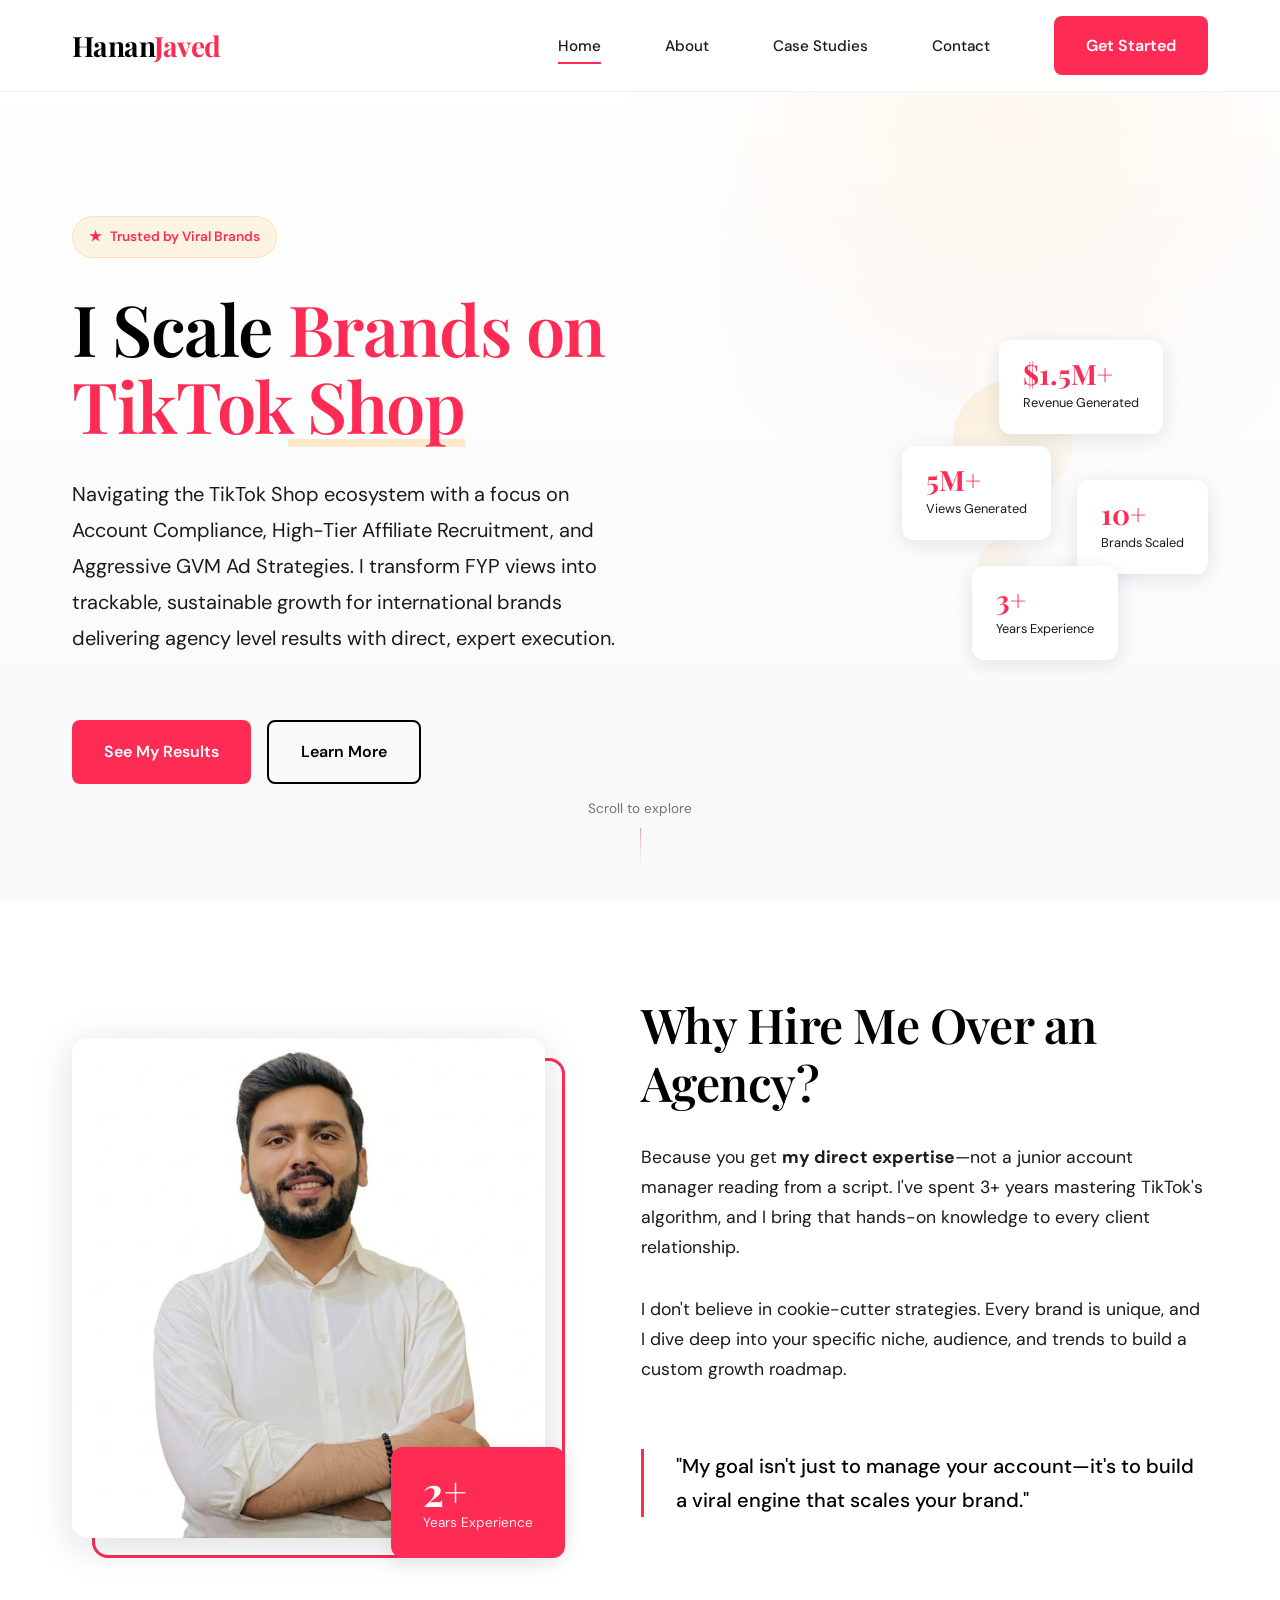
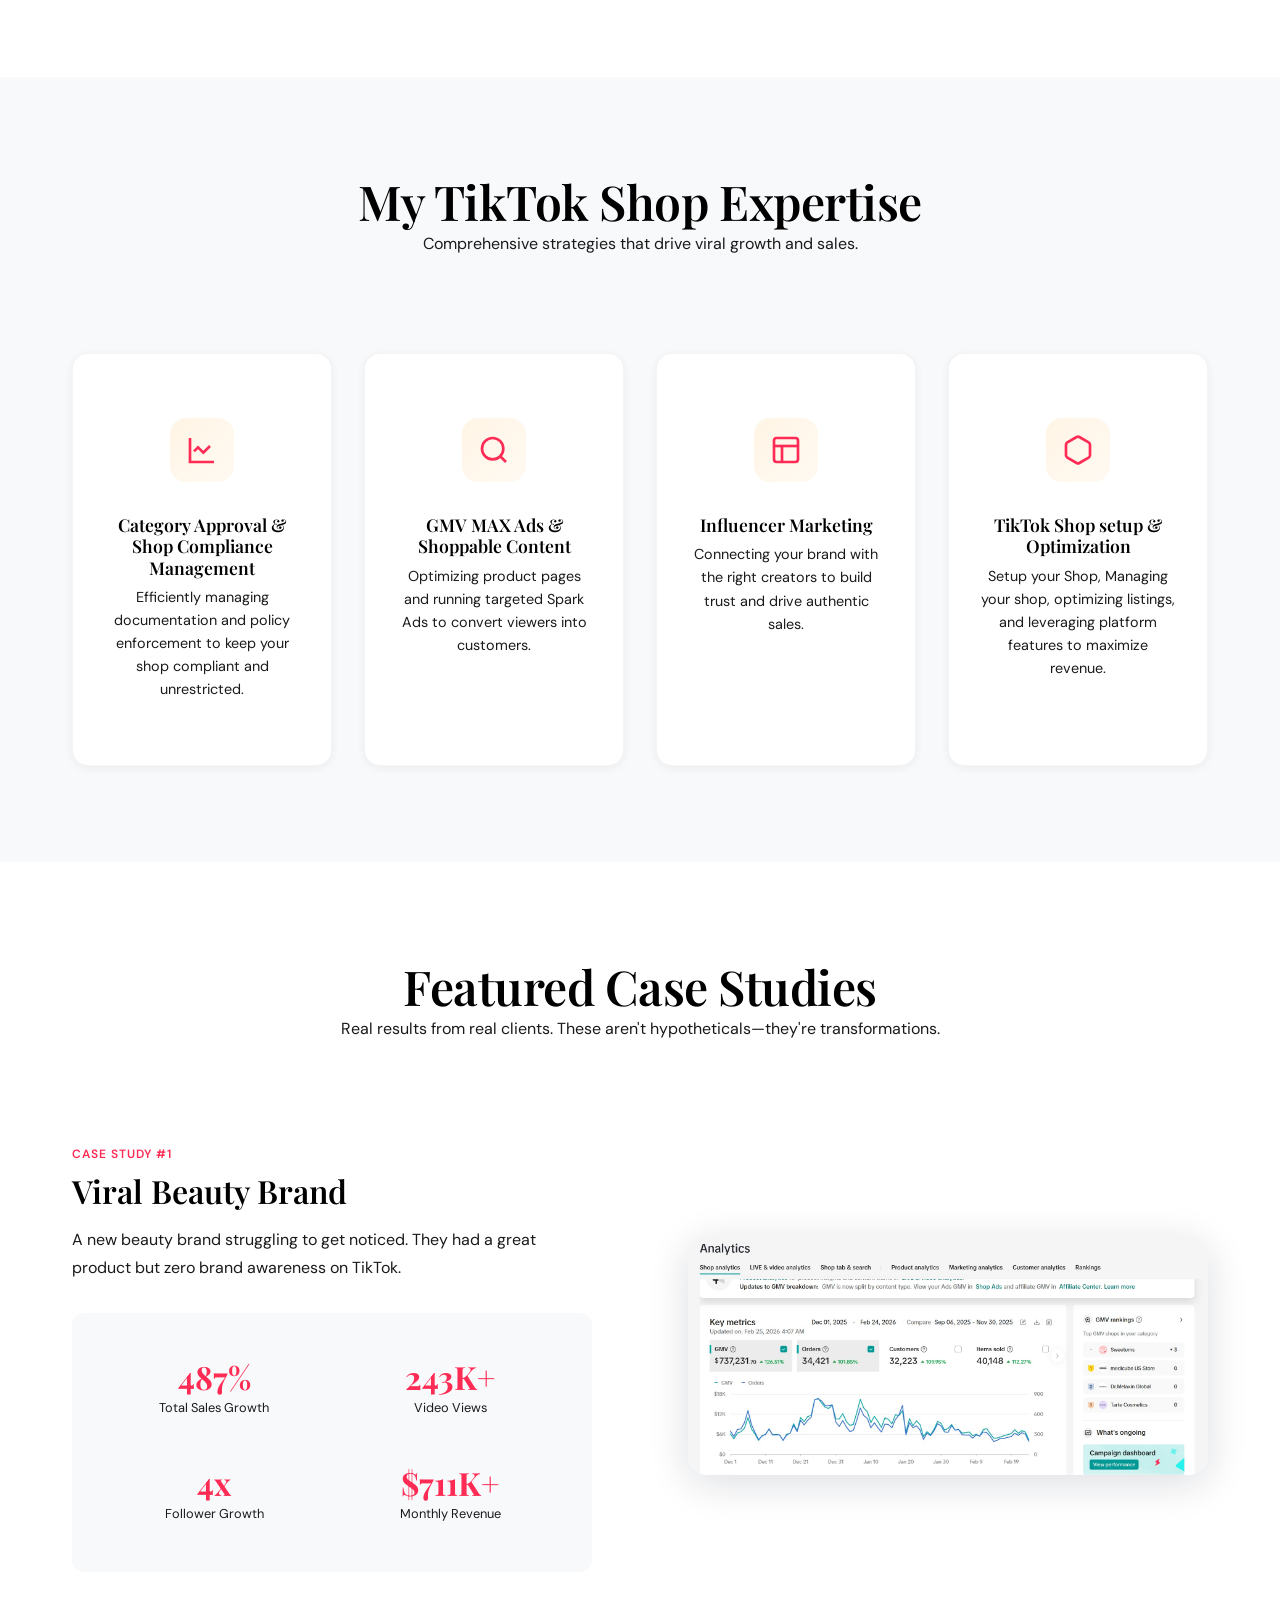
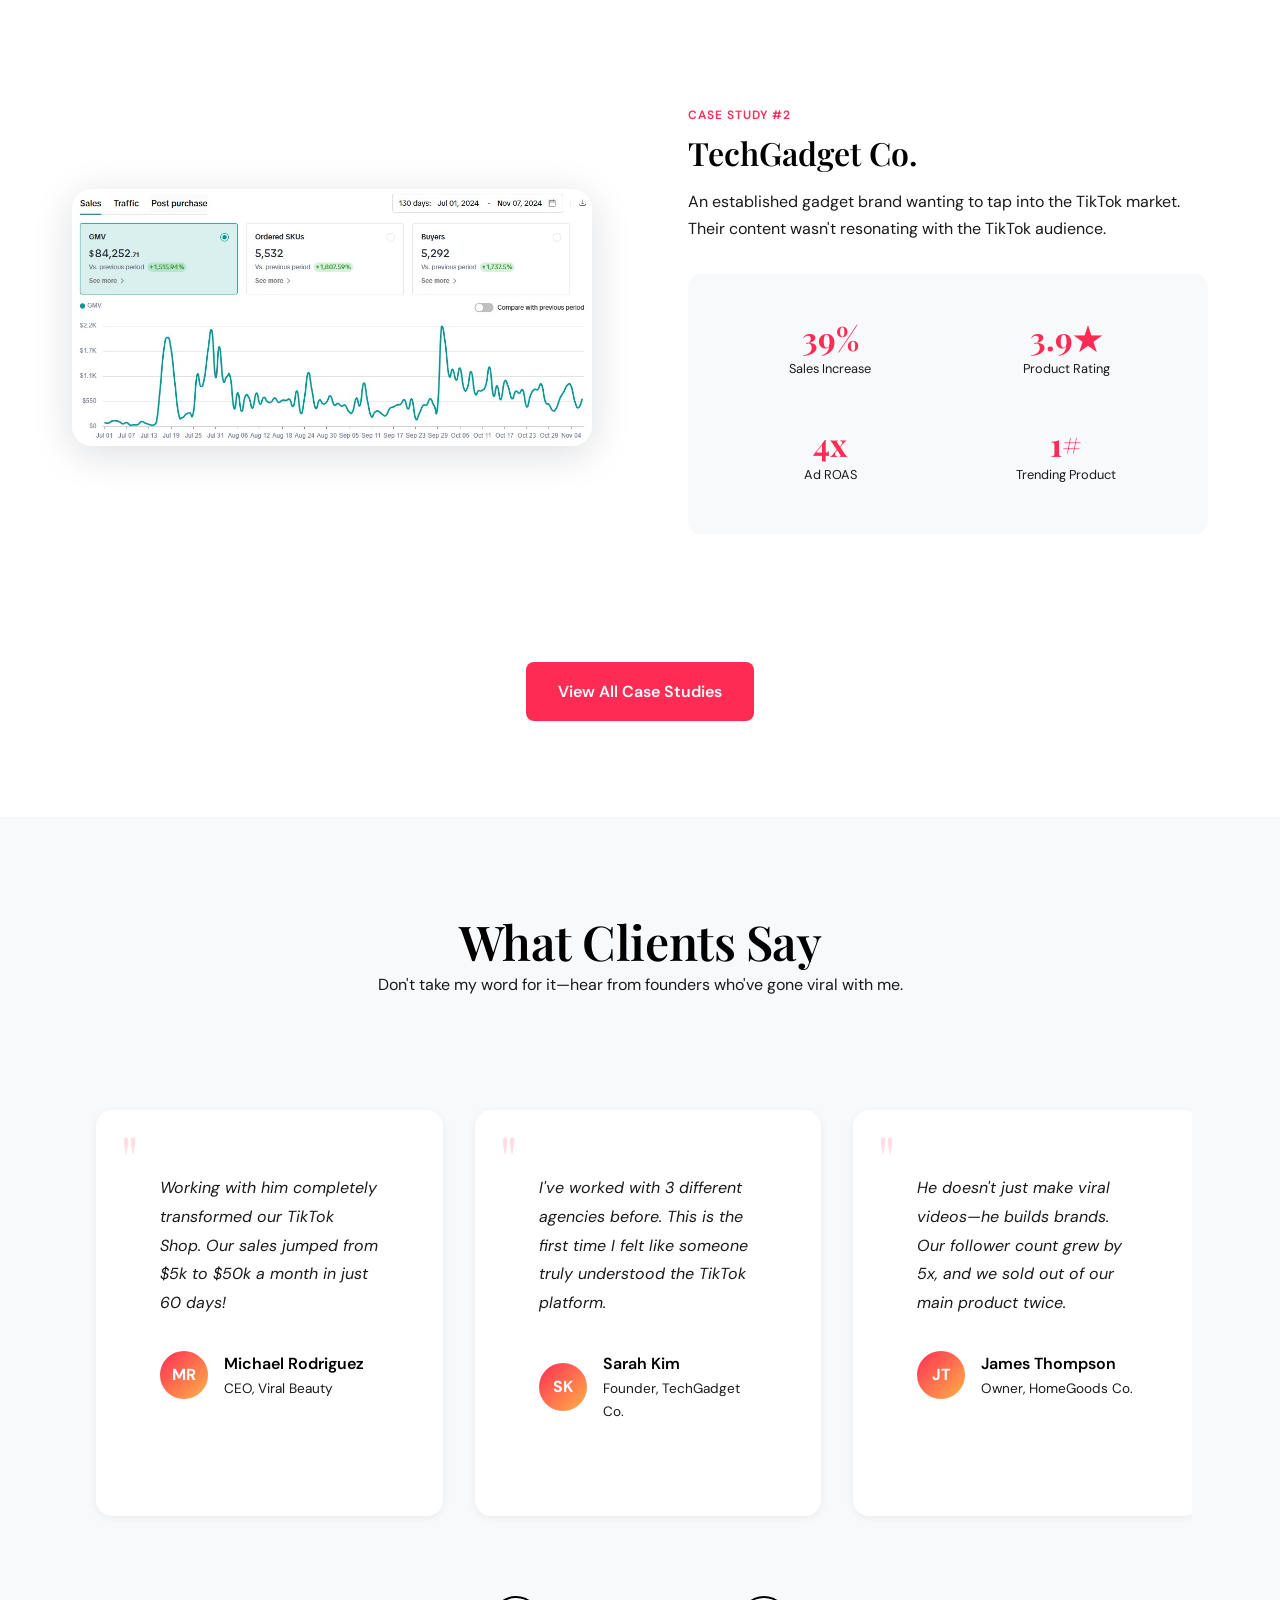
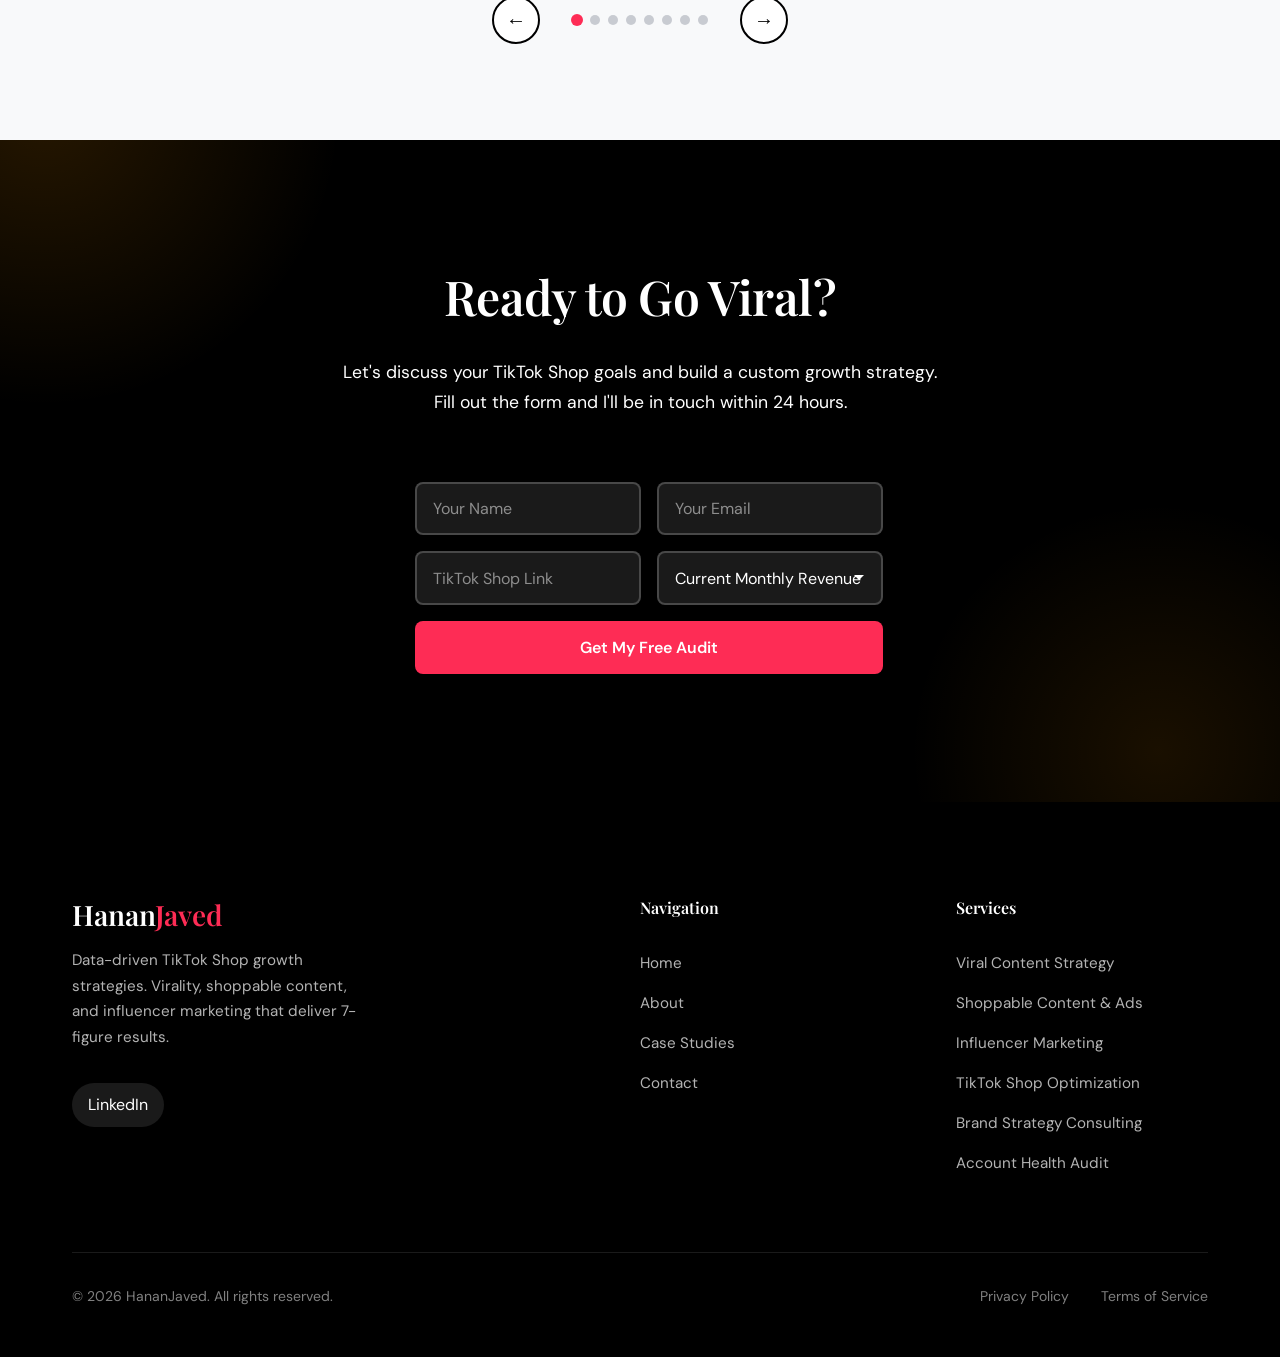
==== index.html @ c7233137 "initial website" ====
<!DOCTYPE html>
<html lang="en">
<head>
  <meta charset="UTF-8">
  <meta name="viewport" content="width=device-width, initial-scale=1.0">
  <meta name="description" content="I scale brands on TikTok Shop to 7-figures through viral marketing, shoppable content, and influencer partnerships.">
  <title>TikTok Shop Growth Specialist | 7-Figure Virality & Sales Expert</title>
  <link rel="stylesheet" href="styles.css">
</head>
<body>
  <!-- Navigation -->
  <nav class="nav">
    <div class="container">
      <div class="nav__inner">
        <a href="index.html" class="nav__logo">Hanan<span>Javed</span></a>
        <ul class="nav__links">
          <li><a href="index.html" class="nav__link active">Home</a></li>
          <li><a href="about.html" class="nav__link">About</a></li>
          <li><a href="case-studies.html" class="nav__link">Case Studies</a></li>
          <li><a href="contact.html" class="nav__link">Contact</a></li>
          <li><a href="contact.html" class="btn btn--primary nav__cta">Get Started</a></li>
        </ul>
        <button class="nav__mobile-toggle" aria-label="Toggle menu">
          <span></span>
          <span></span>
          <span></span>
        </button>
      </div>
    </div>
  </nav>

  <!-- Hero Section -->
  <section class="hero">
    <div class="container">
      <div class="hero__content">
        <span class="hero__badge hidden-element">Trusted by Viral Brands</span>
        <h1 class="hero__title hidden-element">
          I Scale <span class="highlight">Brands on TikTok Shop</span>
        </h1>
        <p class="hero__subtitle hidden-element hidden-element--fade">
         Navigating the TikTok Shop ecosystem with a focus on Account Compliance, High-Tier Affiliate Recruitment, and Aggressive GVM Ad Strategies.
        I transform FYP views into trackable, sustainable growth for international brands delivering agency level results with direct, expert execution.
          </p>
        <div class="hero__ctas hidden-element hidden-element--fade">
          <a href="case-studies.html" class="btn btn--primary">See My Results</a>
          <a href="about.html" class="btn btn--secondary">Learn More</a>
        </div>
      </div>
      
      <!-- Mobile Stats (shown only on mobile) -->
      <div class="hero__mobile-stats">
        <div class="hero__stat-card">
          <div class="hero__stat-value"><span data-counter="1.5" data-prefix="$" data-suffix="M+">$0M+</span></div>
          <div class="hero__stat-label">Revenue</div>
        </div>
        <div class="hero__stat-card">
          <div class="hero__stat-value"><span data-counter="10" data-suffix="+">0+</span></div>
          <div class="hero__stat-label">Brands</div>
        </div>
        <div class="hero__stat-card">
          <div class="hero__stat-value"><span data-counter="3" data-suffix="+">0+</span></div>
          <div class="hero__stat-label">Years</div>
        </div>
        <div class="hero__stat-card">
          <div class="hero__stat-value"><span data-counter="5" data-suffix="M+">0/5</span></div>
          <div class="hero__stat-label">Views</div>
        </div>
      </div>
      
      <!-- Hero Visual Elements (Right Side) -->
      <div class="hero__visuals">
        <div class="hero__stat-card hero__stat-card--1 hidden-element">
          <div class="hero__stat-value"><span data-counter="1.5" data-prefix="$" data-suffix="M+">$0M+</span></div>
          <div class="hero__stat-label">Revenue Generated</div>
        </div>
        <div class="hero__stat-card hero__stat-card--2 hidden-element hidden-element--fade">
          <div class="hero__stat-value"><span data-counter="10" data-suffix="+">0+</span></div>
          <div class="hero__stat-label">Brands Scaled</div>
        </div>
        <div class="hero__stat-card hero__stat-card--3 hidden-element hidden-element--fade">
          <div class="hero__stat-value"><span data-counter="3" data-suffix="+">0+</span></div>
          <div class="hero__stat-label">Years Experience</div>
        </div>
        <div class="hero__stat-card hero__stat-card--4 hidden-element hidden-element--fade">
          <div class="hero__stat-value"><span data-counter="5" data-suffix="M+">0/5</span></div>
          <div class="hero__stat-label">Views Generated</div>
        </div>
        <div class="hero__shape hero__shape--1"></div>
        <div class="hero__shape hero__shape--2"></div>
        <div class="hero__shape hero__shape--3"></div>
      </div>
    </div>
    <div class="hero__scroll">
      <span>Scroll to explore</span>
      <div class="hero__scroll-line"></div>
    </div>
  </section>

  <!-- About Me Section -->
  <section class="section about">
    <div class="container">
      <div class="about__grid">
        <div class="about__image hidden-element hidden-element--left">
          <div class="about__image-wrapper">
            <img src="images/hanan.png" alt="TikTok Shop Growth Specialist Portrait">
          </div>
          <div class="about__image-accent"></div>
          <div class="about__years">
            <div class="about__years-number"><span data-counter="3" data-suffix="+">0+</span></div>
            <div class="about__years-label">Years Experience</div>
          </div>
        </div>
        <div class="about__content">
          <h2 class="hidden-element">Why Hire Me Over an Agency?</h2>
          <p class="hidden-element hidden-element--fade">Because you get <strong>my direct expertise</strong>—not a junior account manager reading from a script. I've spent 3+ years mastering TikTok's algorithm, and I bring that hands-on knowledge to every client relationship.</p>
          <p class="hidden-element hidden-element--fade">I don't believe in cookie-cutter strategies. Every brand is unique, and I dive deep into your specific niche, audience, and trends to build a custom growth roadmap.</p>
          <div class="highlight-text hidden-element hidden-element--fade">
            "My goal isn't just to manage your account—it's to build a viral engine that scales your brand."
          </div>
        </div>
      </div>
    </div>
  </section>

  <!-- Expertise Section -->
  <section class="section expertise">
    <div class="container">
      <div class="expertise__header">
        <h2 class="hidden-element">My TikTok Shop Expertise</h2>
        <p class="hidden-element hidden-element--fade">Comprehensive strategies that drive viral growth and sales.</p>
      </div>
      <div class="expertise__grid">
        <div class="expertise-card hidden-element">
          <div class="expertise-card__icon">
            <svg viewBox="0 0 24 24" fill="none" stroke="currentColor" stroke-width="2">
              <path d="M3 3v18h18"/>
              <path d="M18 9l-5 5-4-4-3 3"/>
            </svg>
          </div>
          <h4>Category Approval & Shop Compliance Management</h4>
          <p>Efficiently managing documentation and policy enforcement to keep your shop compliant and unrestricted.</p>
        </div>
        <div class="expertise-card hidden-element hidden-element--fade">
          <div class="expertise-card__icon">
            <svg viewBox="0 0 24 24" fill="none" stroke="currentColor" stroke-width="2">
              <circle cx="11" cy="11" r="8"/>
              <path d="M21 21l-4.35-4.35"/>
            </svg>
          </div>
          <h4>GMV MAX Ads & Shoppable Content</h4>
          <p>Optimizing product pages and running targeted Spark Ads to convert viewers into customers.</p>
        </div>
        <div class="expertise-card hidden-element hidden-element--fade">
          <div class="expertise-card__icon">
            <svg viewBox="0 0 24 24" fill="none" stroke="currentColor" stroke-width="2">
              <rect x="3" y="3" width="18" height="18" rx="2"/>
              <path d="M3 9h18"/>
              <path d="M9 21V9"/>
            </svg>
          </div>
          <h4>Influencer Marketing</h4>
          <p>Connecting your brand with the right creators to build trust and drive authentic sales.</p>
        </div>
        <div class="expertise-card hidden-element hidden-element--fade">
          <div class="expertise-card__icon">
            <svg viewBox="0 0 24 24" fill="none" stroke="currentColor" stroke-width="2">
              <path d="M21 16V8a2 2 0 0 0-1-1.73l-7-4a2 2 0 0 0-2 0l-7 4A2 2 0 0 0 3 8v8a2 2 0 0 0 1 1.73l7 4a2 2 0 0 0 2 0l7-4A2 2 0 0 0 21 16z"/>
            </svg>
          </div>
          <h4>TikTok Shop setup & Optimization</h4>
          <p>Setup your Shop, Managing your shop, optimizing listings, and leveraging platform features to maximize revenue.</p>
        </div>
      </div>
    </div>
  </section>

  <!-- Case Studies Section -->
  <section class="section case-studies" id="case-studies">
    <div class="container">
      <div class="case-studies__header">
        <h2 class="hidden-element">Featured Case Studies</h2>
        <p class="hidden-element hidden-element--fade">Real results from real clients. These aren't hypotheticals—they're transformations.</p>
      </div>

      <!-- Case Study 1 -->
      <article class="case-study hidden-element">
        <div class="case-study__image">
          <img src="images/case-study1.jpg" alt="Viral Beauty Brand">
        </div>
        <div class="case-study__content">
          <span class="case-study__label">Case Study #1</span>
          <h3>Viral Beauty Brand</h3>
          <p class="case-study__description">
            A new beauty brand struggling to get noticed. They had a great product but zero brand awareness on TikTok.
          </p>
          <div class="case-study__metrics">
            <div class="case-study__metric">
              <div class="case-study__metric-value"><span data-counter="500" data-suffix="%">0%</span></div>
              <div class="case-study__metric-label">Total Sales Growth</div>
            </div>
            <div class="case-study__metric">
              <div class="case-study__metric-value"><span data-counter="250" data-suffix="K+">0%</span></div>
              <div class="case-study__metric-label">Video Views</div>
            </div>
            <div class="case-study__metric">
              <div class="case-study__metric-value"><span data-counter="5" data-suffix="x">0x</span></div>
              <div class="case-study__metric-label">Follower Growth</div>
            </div>
            <div class="case-study__metric">
              <div class="case-study__metric-value"><span data-counter="730" data-prefix="$" data-suffix="K+">$0K</span></div>
              <div class="case-study__metric-label">Monthly Revenue</div>
            </div>
          </div>
        </div>
      </article>

      <!-- Case Study 2 -->
      <article class="case-study hidden-element">
        <div class="case-study__image">
          <img src="images/case-study3.jpg" alt="Gadget Brand">
        </div>
        <div class="case-study__content">
          <span class="case-study__label">Case Study #2</span>
          <h3>TechGadget Co.</h3>
          <p class="case-study__description">
            An established gadget brand wanting to tap into the TikTok market. Their content wasn't resonating with the TikTok audience.
          </p>
          <div class="case-study__metrics">
            <div class="case-study__metric">
              <div class="case-study__metric-value"><span data-counter="40" data-suffix="%">0%</span></div>
              <div class="case-study__metric-label">Sales Increase</div>
            </div>
            <div class="case-study__metric">
              <div class="case-study__metric-value"><span data-counter="4" data-suffix=".9★">0★</span></div>
              <div class="case-study__metric-label">Product Rating</div>
            </div>
            <div class="case-study__metric">
              <div class="case-study__metric-value"><span data-counter="5" data-suffix="x">0x</span></div>
              <div class="case-study__metric-label">Ad ROAS</div>
            </div>
            <div class="case-study__metric">
              <div class="case-study__metric-value"><span data-counter="2" data-suffix="#">#</span></div>
              <div class="case-study__metric-label">Trending Product</div>
            </div>
          </div>
        </div>
      </article>

      <div class="text-center mt-md hidden-element">
        <a href="case-studies.html" class="btn btn--primary">View All Case Studies</a>
      </div>
    </div>
  </section>

  <!-- Testimonials Section -->
  <section class="section testimonials">
    <div class="container">
      <div class="testimonials__header">
        <h2 class="hidden-element">What Clients Say</h2>
        <p class="hidden-element hidden-element--fade">Don't take my word for it—hear from founders who've gone viral with me.</p>
      </div>
      
      <div class="testimonial-carousel hidden-element">
        <div class="testimonial-carousel__track">
          <!-- Testimonial 1 -->
          <div class="testimonial">
            <p class="testimonial__text">Working with him completely transformed our TikTok Shop. Our sales jumped from $5k to $50k a month in just 60 days!</p>
            <div class="testimonial__author">
              <div class="testimonial__avatar">MR</div>
              <div class="testimonial__info">
                <div class="testimonial__name">Michael Rodriguez</div>
                <div class="testimonial__role">CEO, Viral Beauty</div>
              </div>
            </div>
          </div>
          <!-- Testimonial 2 -->
          <div class="testimonial">
            <p class="testimonial__text">I've worked with 3 different agencies before. This is the first time I felt like someone truly understood the TikTok platform.</p>
            <div class="testimonial__author">
              <div class="testimonial__avatar">SK</div>
              <div class="testimonial__info">
                <div class="testimonial__name">Sarah Kim</div>
                <div class="testimonial__role">Founder, TechGadget Co.</div>
              </div>
            </div>
          </div>
          <!-- Testimonial 3 -->
          <div class="testimonial">
            <p class="testimonial__text">He doesn't just make viral videos—he builds brands. Our follower count grew by 5x, and we sold out of our main product twice.</p>
            <div class="testimonial__author">
              <div class="testimonial__avatar">JT</div>
              <div class="testimonial__info">
                <div class="testimonial__name">James Thompson</div>
                <div class="testimonial__role">Owner, HomeGoods Co.</div>
              </div>
            </div>
          </div>
          <!-- Testimonial 4 -->
          <div class="testimonial">
            <p class="testimonial__text">Our products were lost in the noise. He helped us find our voice and create content that connects with our audience. We saw a 300% increase in sales.</p>
            <div class="testimonial__author">
              <div class="testimonial__avatar">LW</div>
              <div class="testimonial__info">
                <div class="testimonial__name">Lisa Wang</div>
                <div class="testimonial__role">CEO, GlowUp Cosmetics</div>
              </div>
            </div>
          </div>
          <!-- Testimonial 5 -->
          <div class="testimonial">
            <p class="testimonial__text">I was skeptical about TikTok Shop, but he showed me the potential. We're now doing $100k/month in sales, and it's our top revenue channel.</p>
            <div class="testimonial__author">
              <div class="testimonial__avatar">DP</div>
              <div class="testimonial__info">
                <div class="testimonial__name">David Park</div>
                <div class="testimonial__role">Founder, FitLife Athletics</div>
              </div>
            </div>
          </div>
          <!-- Testimonial 6 -->
          <div class="testimonial">
            <p class="testimonial__text">He helped us navigate the complexities of TikTok Shop and set us up for long-term success. A true expert.</p>
            <div class="testimonial__author">
              <div class="testimonial__avatar">AM</div>
              <div class="testimonial__info">
                <div class="testimonial__name">Amanda Martinez</div>
                <div class="testimonial__role">Director, PetLife Co.</div>
              </div>
            </div>
          </div>
          <!-- Testimonial 7 -->
          <div class="testimonial">
            <p class="testimonial__text">Our influencer campaign was a huge success. He found the perfect creators who genuinely loved our product.</p>
            <div class="testimonial__author">
              <div class="testimonial__avatar">RC</div>
              <div class="testimonial__info">
                <div class="testimonial__name">Robert Chen</div>
                <div class="testimonial__role">Founder, Artisan Goods</div>
              </div>
            </div>
          </div>
          <!-- Testimonial 8 -->
          <div class="testimonial">
            <p class="testimonial__text">Best investment we've made for our business. He thinks like a creator and a marketer, a rare combination.</p>
            <div class="testimonial__author">
              <div class="testimonial__avatar">JN</div>
              <div class="testimonial__info">
                <div class="testimonial__name">Jennifer Nguyen</div>
                <div class="testimonial__role">CEO, Natural Organics</div>
              </div>
            </div>
          </div>
        </div>
        <div class="testimonial-carousel__controls">
          <button class="testimonial-carousel__btn testimonial-carousel__btn--prev" aria-label="Previous testimonial">←</button>
          <div class="testimonial-carousel__dots"></div>
          <button class="testimonial-carousel__btn testimonial-carousel__btn--next" aria-label="Next testimonial">→</button>
        </div>
      </div>
    </div>
  </section>

  <!-- Final CTA Section -->
  <section class="cta" id="contact">
    <div class="container">
      <div class="cta__content">
        <h2 class="hidden-element">Ready to Go Viral?</h2>
        <p class="hidden-element hidden-element--fade">Let's discuss your TikTok Shop goals and build a custom growth strategy. Fill out the form and I'll be in touch within 24 hours.</p>
        <form class="cta__form hidden-element hidden-element--fade">
          <input type="text" name="name" placeholder="Your Name" required>
          <input type="email" name="email" placeholder="Your Email" required>
          <input type="text" name="store_link" placeholder="TikTok Shop Link">
          <select name="revenue">
            <option value="">Current Monthly Revenue</option>
            <option value="0-10k">Under $10K</option>
            <option value="10k-50k">$10K - $50K</option>
            <option value="50k-100k">$50K - $100K</option>
            <option value="100k-500k">$100K - $500K</option>
            <option value="500k+">$500K+</option>
          </select>
          <button type="submit" class="btn btn--primary">Get My Free Audit</button>
        </form>
      </div>
    </div>
  </section>

  <!-- Footer -->
  <footer class="footer">
    <div class="container">
      <div class="footer__grid">
        <div class="footer__brand">
          <h3>Hanan<span>Javed</span></h3>
          <p>Data-driven TikTok Shop growth strategies. Virality, shoppable content, and influencer marketing that deliver 7-figure results.</p>
          <div class="footer__social">
            <a href="https://www.linkedin.com/in/hanan-j-809ba8284" aria-label="LinkedIn">LinkedIn</a>
          </div>
        </div>
        <div class="footer__column collapsed">
          <h4 class="footer__title">Navigation</h4>
          <ul class="footer__links">
            <li><a href="index.html">Home</a></li>
            <li><a href="about.html">About</a></li>
            <li><a href="case-studies.html">Case Studies</a></li>
            <li><a href="contact.html">Contact</a></li>
          </ul>
        </div>
        <div class="footer__column collapsed">
          <h4 class="footer__title">Services</h4>
          <ul class="footer__links">
            <li><a href="contact.html">Viral Content Strategy</a></li>
            <li><a href="contact.html">Shoppable Content & Ads</a></li>
            <li><a href="contact.html">Influencer Marketing</a></li>
            <li><a href="contact.html">TikTok Shop Optimization</a></li>
            <li><a href="contact.html">Brand Strategy Consulting</a></li>
            <li><a href="contact.html">Account Health Audit</a></li>
          </ul>
        </div>
      </div>
      <div class="footer__bottom">
        <p class="footer__copyright">© 2026 HananJaved. All rights reserved.</p>
        <div class="footer__legal">
          <a href="privacy.html">Privacy Policy</a>
          <a href="terms.html">Terms of Service</a>
        </div>
      </div>
    </div>
  </footer>

  <script src="app.js"></script>
</body>
</html>
---- styles.css ----
/* ========================================
   TIKTOK SHOP GROWTH SPECIALIST PORTFOLIO
   Premium Design System v1.0
   ======================================== */

@import url('https://fonts.googleapis.com/css2?family=Playfair+Display:wght@400;500;600;700&family=DM+Sans:wght@400;500;600;700&display=swap');

:root {
  /* Colors */
  --bg-primary: #FFFFFF;
  --bg-secondary: #F8F9FA;
  --text-primary: #000000;
  --text-secondary: #1A1A1A;
  --accent-action: #FE2C55;
  --accent-secondary: #25F4EE;
  
  /* Typography */
  --font-heading: 'Playfair Display', Georgia, serif;
  --font-body: 'DM Sans', -apple-system, BlinkMacSystemFont, sans-serif;
  
  /* Spacing */
  --space-xs: 0.5rem;
  --space-sm: 1rem;
  --space-md: 2rem;
  --space-lg: 4rem;
  --space-xl: 6rem;
  --space-2xl: 8rem;
  
  /* Transitions */
  --transition-fast: 0.2s ease;
  --transition-smooth: 0.4s cubic-bezier(0.25, 0.8, 0.25, 1);
  --transition-bounce: 0.6s cubic-bezier(0.25, 0.8, 0.25, 1);
  
  /* Shadows */
  --shadow-sm: 0 2px 8px rgba(11, 19, 43, 0.06);
  --shadow-md: 0 4px 20px rgba(11, 19, 43, 0.1);
  --shadow-lg: 0 8px 40px rgba(11, 19, 43, 0.14);
  --shadow-glow: 0 0 40px rgba(255, 153, 0, 0.25);
}

/* Reset & Base */
*, *::before, *::after {
  box-sizing: border-box;
  margin: 0;
  padding: 0;
}

html {
  scroll-behavior: smooth;
  -webkit-font-smoothing: antialiased;
  -moz-osx-font-smoothing: grayscale;
}

body {
  font-family: var(--font-body);
  font-size: 16px;
  line-height: 1.7;
  color: var(--text-secondary);
  background-color: var(--bg-primary);
  overflow-x: hidden;
}

/* Typography */
h1, h2, h3, h4, h5, h6 {
  font-family: var(--font-heading);
  color: var(--text-primary);
  font-weight: 600;
  line-height: 1.2;
}

h1 { font-size: clamp(2.5rem, 5.5vw, 4.5rem); letter-spacing: -0.02em; }
h2 { font-size: clamp(2rem, 4vw, 3rem); letter-spacing: -0.01em; }
h3 { font-size: clamp(1.5rem, 2.5vw, 2rem); }
h4 { font-size: 1.25rem; }

p { margin-bottom: 1rem; }

p:last-child { margin-bottom: 0; }

a {
  color: var(--accent-action);
  text-decoration: none;
  transition: color var(--transition-fast);
  cursor: none;
}

a:hover { color: var(--text-primary); }

img {
  max-width: 100%;
  height: auto;
  display: block;
}

/* Layout */
.container {
  width: 100%;
  max-width: 1200px;
  margin: 0 auto;
  padding: 0 var(--space-md);
}

.section {
  padding: var(--space-xl) 0;
}

.section--alt { background-color: var(--bg-secondary); }

.section--dark {
  background: var(--text-primary);
  color: white;
}

.section--dark h2,
.section--dark h3 {
  color: white;
}

/* Navigation */
.nav {
  position: fixed;
  top: 0;
  left: 0;
  right: 0;
  z-index: 1000;
  background: rgba(255, 255, 255, 0.92);
  backdrop-filter: blur(20px);
  border-bottom: 1px solid rgba(11, 19, 43, 0.06);
  transition: all var(--transition-smooth);
}

.nav.scrolled {
  background: rgba(255, 255, 255, 0.98);
  box-shadow: var(--shadow-sm);
}

.nav__inner {
  display: flex;
  justify-content: center; /* Center the links */
  align-items: center;
  padding: 1rem 0;
  position: relative;
}

.nav__logo {
  font-family: var(--font-heading);
  font-size: 1.75rem;
  font-weight: 700;
  color: var(--text-primary);
  letter-spacing: -0.02em;
  margin-right: auto; /* Push links to center */
}

.nav__logo span { 
  color: var(--accent-action); 
}

.nav__links {
  display: flex;
  gap: var(--space-lg);
  list-style: none;
  align-items: center;
}

.nav__link {
  color: var(--text-secondary);
  font-weight: 500;
  font-size: 0.95rem;
  position: relative;
  padding: 0.5rem 0;
}

.nav__link::after {
  content: '';
  position: absolute;
  bottom: 0;
  left: 0;
  width: 0;
  height: 2px;
  background: var(--accent-action);
  transition: width var(--transition-smooth);
}

.nav__link:hover::after,
.nav__link.active::after { width: 100%; }

.nav__cta {
  display: none;
}

@media (min-width: 768px) {
  .nav__cta { 
    display: block;
    margin-left: auto; /* Push links to center from the other side */
  }
}

/* Mobile Menu */
.nav__mobile-toggle {
  display: none;
  background: none;
  border: none;
  cursor: pointer;
  padding: var(--space-xs);
  z-index: 1001;
}

.nav__mobile-toggle span {
  display: block;
  width: 26px;
  height: 2px;
  background: var(--text-primary);
  margin: 6px 0;
  transition: var(--transition-fast);
}

.nav__mobile-toggle.active span:nth-child(1) {
  transform: rotate(45deg) translate(5px, 5px);
}

.nav__mobile-toggle.active span:nth-child(2) {
  opacity: 0;
}

.nav__mobile-toggle.active span:nth-child(3) {
  transform: rotate(-45deg) translate(5px, -5px);
}

@media (max-width: 767px) {
  /* Navigation */
  .nav__inner {
    padding: 0.75rem 0;
    position: relative;
    display: flex;
    justify-content: center;
    align-items: center;
  }
  
  .nav__logo {
    font-size: 1.35rem;
    margin: 0 auto;
    text-align: center;
  }
  
  /* Show mobile toggle */
  .nav__mobile-toggle { 
    display: flex !important;
    flex-direction: column !important;
    justify-content: center !important;
    align-items: center !important;
    width: 40px !important;
    height: 40px !important;
    background: rgba(11, 19, 43, 0.05) !important; /* Very subtle background to show button area */
    border: 1px solid rgba(11, 19, 43, 0.1) !important;
    border-radius: 50% !important;
    cursor: pointer !important;
    z-index: 1002 !important;
    position: absolute !important;
    right: 1rem !important;
    top: 50% !important;
    transform: translateY(-50%) !important;
  }
  
  .nav__mobile-toggle span {
    display: block !important;
    width: 22px !important;
    height: 2.5px !important;
    background-color: var(--text-primary) !important;
    margin: 3px 0 !important;
    transition: all 0.3s ease !important;
    border-radius: 2px !important;
    position: relative !important;
    opacity: 1 !important;
    visibility: visible !important;
  }
  
  .nav__mobile-toggle.active span:nth-child(1) {
    transform: translate(-50%, -50%) rotate(45deg) !important;
    position: absolute !important;
    top: 50% !important;
    left: 50% !important;
    margin: 0 !important;
  }
  
  .nav__mobile-toggle.active span:nth-child(2) {
    opacity: 0 !important;
  }
  
  .nav__mobile-toggle.active span:nth-child(3) {
    transform: translate(-50%, -50%) rotate(-45deg) !important;
    position: absolute !important;
    top: 50% !important;
    left: 50% !important;
    margin: 0 !important;
  }
  
  /* Mobile Navigation Links */
  .nav__links {
    display: flex !important;
    position: fixed !important;
    top: 0 !important;
    left: 0 !important;
    right: 0 !important;
    bottom: 0 !important;
    width: 100% !important;
    height: 100vh !important;
    background: linear-gradient(180deg, var(--bg-primary) 0%, var(--bg-secondary) 100%) !important;
    flex-direction: column !important;
    justify-content: center !important;
    align-items: center !important;
    padding: 100px 2rem 3rem !important;
    gap: 0 !important;
    transform: translateX(100%) !important;
    opacity: 0 !important;
    pointer-events: none !important;
    transition: all 0.4s ease !important;
    z-index: 1000 !important;
    overflow-y: auto !important;
  }
  
  .nav__links.open {
    transform: translateX(0) !important;
    opacity: 1 !important;
    pointer-events: all !important;
  }
  
  .nav__links li {
    width: 100%;
    max-width: 300px;
    text-align: center;
    border-bottom: 1px solid rgba(11, 19, 43, 0.1);
    list-style: none;
  }
  
  .nav__links li:last-child {
    border-bottom: none;
  }
  
  .nav__link {
    display: block;
    font-size: 1.5rem;
    font-weight: 600;
    color: var(--text-primary);
    padding: 1.25rem 0;
    width: 100%;
    text-decoration: none;
    transition: color 0.2s;
  }
  
  .nav__link:hover {
    color: var(--accent-action);
  }
  
  .nav__link::after {
    display: none;
  }
  
  .nav__links .nav__cta {
    display: inline-flex !important;
    margin-top: 1.5rem;
    width: 100%;
    max-width: 280px;
    justify-content: center;
    text-decoration: none;
  }
}

/* Buttons */
.btn {
  display: inline-flex;
  align-items: center;
  justify-content: center;
  padding: 1rem 2rem;
  font-family: var(--font-body);
  font-size: 1rem;
  font-weight: 600;
  border: none;
  border-radius: 8px;
  cursor: pointer;
  transition: all 0.3s cubic-bezier(0.25, 0.8, 0.25, 1);
  position: relative;
  overflow: hidden;
}

.btn::before {
  content: '';
  position: absolute;
  top: 0;
  left: 0;
  right: 0;
  bottom: 0;
  background: linear-gradient(45deg, transparent 40%, rgba(255,255,255,0.2) 50%, transparent 60%);
  transform: translateX(-100%);
  transition: transform 0.6s;
}

.btn:hover::before {
  transform: translateX(100%);
}

.btn--primary {
  background: var(--accent-action);
  color: white;
}

.btn--primary:hover {
  transform: scale(1.03);
  box-shadow: var(--shadow-glow);
}

.btn--primary:active {
  transform: scale(0.98);
}

.btn--secondary {
  background: transparent;
  color: var(--text-primary);
  border: 2px solid var(--text-primary);
}

.btn--secondary:hover {
  background: var(--text-primary);
  color: white;
  transform: scale(1.03);
}

.btn--secondary:active {
  transform: scale(0.98);
}

/* Hero Section */
.hero {
  min-height: 100vh;
  display: flex;
  align-items: center;
  padding-top: 100px;
  background: linear-gradient(180deg, var(--bg-primary) 0%, var(--bg-secondary) 100%);
  position: relative;
  overflow: hidden;
}

.hero::before {
  content: '';
  position: absolute;
  top: -30%;
  right: -10%;
  width: 800px;
  height: 800px;
  background: radial-gradient(circle, rgba(255, 153, 0, 0.06) 0%, transparent 70%);
  border-radius: 50%;
}

.hero::after {
  content: '';
  position: absolute;
  bottom: 0;
  left: 0;
  right: 0;
  height: 150px;
  background: linear-gradient(to top, var(--bg-secondary), transparent);
}

.hero__content {
  max-width: 600px;
  position: relative;
  z-index: 1;
}

.hero__badge {
  display: inline-flex;
  align-items: center;
  gap: 0.5rem;
  padding: 0.5rem 1rem;
  background: rgba(255, 153, 0, 0.1);
  color: var(--accent-action);
  font-weight: 600;
  font-size: 0.85rem;
  border-radius: 50px;
  margin-bottom: var(--space-md);
  border: 1px solid rgba(255, 153, 0, 0.2);
}

.hero__badge::before {
  content: '★';
}

.hero__title {
  margin-bottom: var(--space-md);
  line-height: 1.1;
}

.hero__title .highlight {
  color: var(--accent-action);
  position: relative;
}

.hero__title .highlight::after {
  content: '';
  position: absolute;
  bottom: 5px;
  left: 0;
  right: 0;
  height: 8px;
  background: rgba(255, 153, 0, 0.2);
  z-index: -1;
}

.hero__subtitle {
  font-size: 1.25rem;
  color: var(--text-secondary);
  margin-bottom: var(--space-lg);
  max-width: 550px;
  line-height: 1.8;
}

.hero__ctas {
  display: flex;
  gap: var(--space-sm);
  flex-wrap: wrap;
}

/* Hero Visual Elements */
.hero > .container {
  display: flex;
  align-items: center;
  justify-content: space-between;
  width: 100%;
  position: relative;
  z-index: 1;
}

.hero__visuals {
  position: relative;
  width: 450px;
  height: 400px;
  display: none;
}

/* Mobile stats - hidden on desktop */
.hero__mobile-stats {
  display: none;
}

@media (min-width: 992px) {
  .hero__visuals {
    display: block;
  }
  
  .hero__mobile-stats {
    display: none;
  }
}

.hero__stat-card {
  position: absolute;
  background: white;
  padding: 1.25rem 1.5rem;
  border-radius: 12px;
  box-shadow: var(--shadow-md);
  z-index: 2;
}

.hero__stat-card--1 {
  top: 10%;
  right: 10%;
  animation: float 4s ease-in-out infinite;
}

.hero__stat-card--2 {
  top: 45%;
  right: 0;
  animation: float 4s ease-in-out infinite 0.5s;
}

.hero__stat-card--3 {
  bottom: 10%;
  right: 20%;
  animation: float 4s ease-in-out infinite 1s;
}

.hero__stat-card--4 {
  bottom: 40%;
  right: 35%;
  animation: float 4s ease-in-out infinite 1.5s;
}

.hero__stat-value {
  font-family: var(--font-heading);
  font-size: 1.75rem;
  font-weight: 700;
  color: var(--accent-action);
  line-height: 1;
}

.hero__stat-label {
  font-size: 0.8rem;
  color: var(--text-secondary);
  margin-top: 0.25rem;
}

.hero__shape {
  position: absolute;
  border-radius: 50%;
  opacity: 0.6;
}

.hero__shape--1 {
  width: 120px;
  height: 120px;
  background: linear-gradient(135deg, rgba(255, 153, 0, 0.2) 0%, rgba(255, 153, 0, 0.05) 100%);
  top: 20%;
  right: 30%;
  animation: pulse 3s ease-in-out infinite;
}

.hero__shape--2 {
  width: 80px;
  height: 80px;
  background: linear-gradient(135deg, rgba(35, 47, 62, 0.1) 0%, rgba(35, 47, 62, 0.02) 100%);
  bottom: 30%;
  right: 10%;
  animation: pulse 3s ease-in-out infinite 0.5s;
}

.hero__shape--3 {
  width: 50px;
  height: 50px;
  background: linear-gradient(135deg, rgba(255, 153, 0, 0.15) 0%, rgba(255, 153, 0, 0.02) 100%);
  top: 60%;
  right: 40%;
  animation: pulse 3s ease-in-out infinite 1s;
}

@keyframes float {
  0%, 100% { transform: translateY(0); }
  50% { transform: translateY(-10px); }
}

@keyframes pulse {
  0%, 100% { transform: scale(1); opacity: 0.6; }
  50% { transform: scale(1.05); opacity: 0.8; }
}

.hero__scroll {
  position: absolute;
  bottom: 2rem;
  left: 50%;
  transform: translateX(-50%);
  display: flex;
  flex-direction: column;
  align-items: center;
  gap: 0.5rem;
  color: var(--text-secondary);
  font-size: 0.85rem;
  animation: float 2s ease-in-out infinite;
}

.hero__scroll-line {
  width: 1px;
  height: 40px;
  background: linear-gradient(to bottom, var(--accent-action), transparent);
}

@keyframes float {
  0%, 100% { transform: translateX(-50%) translateY(0); }
  50% { transform: translateX(-50%) translateY(8px); }
}

/* About Section */
.about {
  background: var(--bg-primary);
}

.about__grid {
  display: grid;
  grid-template-columns: 1fr;
  gap: var(--space-xl);
  align-items: center;
}

@media (min-width: 768px) {
  .about__grid {
    grid-template-columns: 1fr 1.2fr;
  }
}

.about__image {
  position: relative;
}

.about__image-wrapper {
  position: relative;
  border-radius: 16px;
  overflow: hidden;
  box-shadow: var(--shadow-lg);
}

.about__image-wrapper img {
  width: 100%;
  height: 500px;
  object-fit: cover;
  filter: grayscale(10%);
  transition: filter var(--transition-smooth);
}

.about__image-wrapper:hover img {
  filter: grayscale(0%);
}

.about__image-accent {
  position: absolute;
  top: 20px;
  left: 20px;
  right: -20px;
  bottom: -20px;
  border: 3px solid var(--accent-action);
  border-radius: 16px;
  z-index: -1;
}

.about__years {
  position: absolute;
  bottom: -20px;
  right: -20px;
  background: var(--accent-action);
  color: white;
  padding: 1.5rem 2rem;
  border-radius: 12px;
  box-shadow: var(--shadow-md);
}

.about__years-number {
  font-family: var(--font-heading);
  font-size: 2.5rem;
  font-weight: 700;
  line-height: 1;
}

.about__years-label {
  font-size: 0.85rem;
  opacity: 0.9;
}

.about__content h2 {
  margin-bottom: var(--space-md);
}

.about__content p {
  font-size: 1.1rem;
  margin-bottom: var(--space-md);
  color: var(--text-secondary);
}

.about__content .highlight-text {
  font-size: 1.25rem;
  color: var(--text-primary);
  font-weight: 500;
  border-left: 3px solid var(--accent-action);
  padding-left: var(--space-md);
  margin: var(--space-lg) 0;
}

/* Expertise Section */
.expertise {
  background: var(--bg-secondary);
}

.expertise__header {
  text-align: center;
  max-width: 600px;
  margin: 0 auto var(--space-xl);
}

.expertise__grid {
  display: grid;
  grid-template-columns: repeat(2, 1fr);
  gap: var(--space-md);
}

@media (min-width: 768px) {
  .expertise__grid {
    grid-template-columns: repeat(4, 1fr);
  }
}

.expertise-card {
  background: var(--bg-primary);
  padding: var(--space-lg) var(--space-md);
  border-radius: 16px;
  text-align: center;
  box-shadow: var(--shadow-sm);
  border: 1px solid rgba(11, 19, 43, 0.04);
  transition: all var(--transition-smooth);
}

.expertise-card:hover {
  transform: translateY(-8px);
  box-shadow: var(--shadow-md);
  border-color: rgba(255, 153, 0, 0.2);
}

.expertise-card__icon {
  width: 64px;
  height: 64px;
  background: linear-gradient(135deg, rgba(255, 153, 0, 0.1) 0%, rgba(255, 153, 0, 0.05) 100%);
  border-radius: 16px;
  display: flex;
  align-items: center;
  justify-content: center;
  margin: 0 auto var(--space-md);
}

.expertise-card__icon svg {
  width: 32px;
  height: 32px;
  stroke: var(--accent-action);
}

.expertise-card h4 {
  margin-bottom: var(--space-xs);
  font-size: 1.1rem;
}

.expertise-card p {
  font-size: 0.9rem;
  color: var(--text-secondary);
  margin-bottom: 0;
  line-height: 1.6;
}

/* Case Studies Section */
.case-studies {
  background: var(--bg-primary);
}

.case-studies__header {
  text-align: center;
  max-width: 600px;
  margin: 0 auto var(--space-xl);
}

.case-study {
  display: grid;
  grid-template-columns: 1fr;
  gap: var(--space-xl);
  margin-bottom: var(--space-2xl);
  align-items: center;
}

.case-study:last-child {
  margin-bottom: 0;
}

@media (min-width: 768px) {
  .case-study {
    grid-template-columns: 1fr 1fr;
  }
  .case-study:nth-child(even) .case-study__image {
    order: 2;
  }
}

.case-study__image {
  position: relative;
  border-radius: 20px;
  overflow: hidden;
  box-shadow: var(--shadow-lg);
}

.case-study__image img {
  width: 100%;
  height: auto;
  transition: transform var(--transition-smooth);
}

.case-study:hover .case-study__image img {
  transform: scale(1.05);
}

.case-study__content h3 {
  margin-bottom: var(--space-sm);
}

.case-study__label {
  display: inline-block;
  font-size: 0.75rem;
  font-weight: 600;
  text-transform: uppercase;
  letter-spacing: 1px;
  color: var(--accent-action);
  margin-bottom: var(--space-xs);
}

.case-study__description {
  font-size: 1rem;
  color: var(--text-secondary);
  margin-bottom: var(--space-md);
}

.case-study__metrics {
  display: grid;
  grid-template-columns: repeat(2, 1fr);
  gap: var(--space-sm);
  padding: var(--space-md);
  background: var(--bg-secondary);
  border-radius: 12px;
}

.case-study__metric {
  text-align: center;
  padding: var(--space-sm);
}

.case-study__metric-value {
  font-family: var(--font-heading);
  font-size: 2rem;
  font-weight: 700;
  color: var(--accent-action);
  line-height: 1;
}

.case-study__metric-value .suffix {
  font-size: 1rem;
}

.case-study__metric-label {
  font-size: 0.8rem;
  color: var(--text-secondary);
  margin-top: 0.25rem;
}

/* Testimonials Section */
.testimonials {
  background: var(--bg-secondary);
}

.testimonials__header {
  text-align: center;
  max-width: 600px;
  margin: 0 auto var(--space-xl);
}

.testimonials__grid {
  display: grid;
  grid-template-columns: 1fr;
  gap: var(--space-md);
}

@media (min-width: 768px) {
  .testimonials__grid {
    grid-template-columns: repeat(3, 1fr);
  }
}

.testimonial {
  background: var(--bg-primary);
  padding: var(--space-lg);
  border-radius: 16px;
  box-shadow: var(--shadow-sm);
  transition: all var(--transition-smooth);
  position: relative;
}

.testimonial::before {
  content: '"';
  position: absolute;
  top: 1rem;
  left: 1.5rem;
  font-family: var(--font-heading);
  font-size: 4rem;
  color: var(--accent-action);
  opacity: 0.15;
  line-height: 1;
}

.testimonial:hover {
  transform: translateY(-5px);
  box-shadow: var(--shadow-md);
}

.testimonial__text {
  font-style: italic;
  margin-bottom: var(--space-md);
  position: relative;
  z-index: 1;
  line-height: 1.8;
}

.testimonial__author {
  display: flex;
  align-items: center;
  gap: var(--space-sm);
}

.testimonial__avatar {
  width: 48px;
  height: 48px;
  border-radius: 50%;
  background: linear-gradient(135deg, var(--accent-action) 0%, #ffb347 100%);
  display: flex;
  align-items: center;
  justify-content: center;
  font-weight: 700;
  color: white;
  font-size: 1rem;
}

.testimonial__info {
  flex: 1;
}

.testimonial__name {
  font-weight: 600;
  color: var(--text-primary);
}

.testimonial__role {
  font-size: 0.85rem;
  color: var(--text-secondary);
}

/* Testimonial Carousel */
.testimonial-carousel {
  position: relative;
  overflow: hidden;
  padding: 0 1rem;
}

.testimonial-carousel__track {
  display: flex;
  gap: var(--space-md);
  overflow-x: auto;
  scroll-snap-type: x mandatory;
  scroll-behavior: smooth;
  -webkit-overflow-scrolling: touch;
  padding: 1rem 0.5rem;
  scrollbar-width: none;
}

.testimonial-carousel__track::-webkit-scrollbar {
  display: none;
}

.testimonial-carousel__track .testimonial {
  flex: 0 0 calc(100% - 2rem);
  scroll-snap-align: center;
  min-height: 280px;
}

@media (min-width: 640px) {
  .testimonial-carousel__track .testimonial {
    flex: 0 0 calc(50% - 1rem);
  }
}

@media (min-width: 1024px) {
  .testimonial-carousel__track .testimonial {
    flex: 0 0 calc(33.333% - 1rem);
  }
}

.testimonial-carousel__controls {
  display: flex;
  align-items: center;
  justify-content: center;
  gap: var(--space-md);
  margin-top: var(--space-lg);
}

.testimonial-carousel__btn {
  width: 48px;
  height: 48px;
  border-radius: 50%;
  background: var(--bg-primary);
  border: 2px solid var(--text-primary);
  color: var(--text-primary);
  font-size: 1.25rem;
  cursor: pointer;
  transition: all var(--transition-fast);
  display: flex;
  align-items: center;
  justify-content: center;
}

.testimonial-carousel__btn:hover {
  background: var(--accent-action);
  border-color: var(--accent-action);
  color: white;
}

.testimonial-carousel__dots {
  display: flex;
  gap: 0.5rem;
}

.testimonial-carousel__dot {
  width: 10px;
  height: 10px;
  border-radius: 50%;
  background: rgba(11, 19, 43, 0.2);
  cursor: pointer;
  transition: all var(--transition-fast);
}

.testimonial-carousel__dot.active {
  background: var(--accent-action);
  transform: scale(1.2);
}

/* CTA Section */
.cta {
  background: var(--text-primary);
  color: white;
  text-align: center;
  padding: var(--space-2xl) 0;
  position: relative;
  overflow: hidden;
}

.cta::before {
  content: '';
  position: absolute;
  top: -50%;
  left: -20%;
  width: 600px;
  height: 600px;
  background: radial-gradient(circle, rgba(255, 153, 0, 0.15) 0%, transparent 70%);
  border-radius: 50%;
}

.cta::after {
  content: '';
  position: absolute;
  bottom: -30%;
  right: -10%;
  width: 500px;
  height: 500px;
  background: radial-gradient(circle, rgba(255, 153, 0, 0.1) 0%, transparent 70%);
  border-radius: 50%;
}

.cta__content {
  position: relative;
  z-index: 1;
  max-width: 600px;
  margin: 0 auto;
}

.cta h2 {
  color: white;
  margin-bottom: var(--space-md);
}

.cta p {
  font-size: 1.1rem;
  opacity: 0.85;
  margin-bottom: var(--space-lg);
}

.cta__form {
  display: grid;
  grid-template-columns: 1fr;
  gap: var(--space-sm);
  max-width: 450px;
  margin: 0 auto;
}

@media (min-width: 500px) {
  .cta__form {
    grid-template-columns: 1fr 1fr;
  }
  .cta__form .btn {
    grid-column: span 2;
  }
}

.cta__form input,
.cta__form select {
  padding: 0.9rem 1rem;
  font-family: var(--font-body);
  font-size: 1rem;
  border: 2px solid rgba(255, 255, 255, 0.2);
  border-radius: 8px;
  background: rgba(255, 255, 255, 0.1);
  color: white;
  transition: all var(--transition-fast);
}

.cta__form input::placeholder {
  color: rgba(255, 255, 255, 0.5);
}

.cta__form input:focus,
.cta__form select:focus {
  outline: none;
  border-color: var(--accent-action);
  background: rgba(255, 255, 255, 0.15);
}

.cta__form select {
  cursor: pointer;
  appearance: none;
  background-image: url("data:image/svg+xml,%3Csvg xmlns='http://www.w3.org/2000/svg' width='12' height='12' viewBox='0 0 12 12'%3E%3Cpath fill='white' d='M6 8L1 3h10z'/%3E%3C/svg%3E");
  background-repeat: no-repeat;
  background-position: right 1rem center;
}

.cta__form select option {
  background: var(--text-primary);
  color: white;
}

/* Footer */
.footer {
  background: var(--text-primary);
  color: white;
  padding: var(--space-xl) 0 var(--space-md);
}

.footer__grid {
  display: grid;
  grid-template-columns: 1fr;
  gap: var(--space-lg);
  margin-bottom: var(--space-lg);
}

@media (min-width: 768px) {
  .footer__grid {
    grid-template-columns: 2fr 1fr 1fr;
  }
}

.footer__brand h3 {
  color: white;
  margin-bottom: var(--space-sm);
  font-size: 1.75rem;
}

.footer__brand h3 span {
  color: var(--accent-action);
}

.footer__brand p {
  color: rgba(255, 255, 255, 0.7);
  max-width: 300px;
  font-size: 0.95rem;
}

.footer__title {
  color: white;
  font-size: 1rem;
  margin-bottom: var(--space-md);
  font-weight: 600;
}

.footer__links {
  list-style: none;
}

.footer__links li {
  margin-bottom: 0.75rem;
}

.footer__links a {
  color: rgba(255, 255, 255, 0.7);
  font-size: 0.95rem;
  transition: color var(--transition-fast);
}

.footer__links a:hover {
  color: var(--accent-action);
}

.footer__social {
  display: flex;
  gap: var(--space-sm);
  margin-top: var(--space-md);
}

.footer__social a {
  padding: 0 16px;
  height: 44px;
  background: rgba(255, 255, 255, 0.1);
  border-radius: 22px;
  display: flex;
  align-items: center;
  justify-content: center;
  color: white;
  transition: all var(--transition-fast);
}

.footer__social a:hover {
  background: var(--accent-action);
  transform: translateY(-3px);
}

.footer__bottom {
  padding-top: var(--space-md);
  border-top: 1px solid rgba(255, 255, 255, 0.1);
  display: flex;
  flex-direction: column;
  gap: var(--space-sm);
  text-align: center;
}

@media (min-width: 768px) {
  .footer__bottom {
    flex-direction: row;
    justify-content: space-between;
    text-align: left;
  }
}

.footer__copyright {
  color: rgba(255, 255, 255, 0.5);
  font-size: 0.875rem;
}

.footer__legal {
  display: flex;
  gap: var(--space-md);
}

.footer__legal a {
  color: rgba(255, 255, 255, 0.5);
  font-size: 0.875rem;
}

.footer__legal a:hover {
  color: var(--accent-action);
}

/* Page Header (for sub-pages) */
.page-header {
  padding: calc(100px + var(--space-xl)) 0 var(--space-lg);
  background: var(--bg-secondary);
  text-align: center;
}

.page-header h1 {
  font-size: clamp(1.75rem, 4vw, 2.5rem);
  margin-bottom: var(--space-sm);
}

.page-header p {
  max-width: 600px;
  margin: 0 auto;
  font-size: 1.125rem;
  color: var(--text-secondary);
}

/* About Page */
.about-page {
  padding: var(--space-xl) 0;
}

.about-page__content {
  max-width: 800px;
  margin: 0 auto;
}

.about-page__content h2 {
  margin-top: var(--space-xl);
  margin-bottom: var(--space-md);
}

.about-page__content p {
  font-size: 1.1rem;
  line-height: 1.9;
}

.about-page__content ul {
  margin: var(--space-md) 0;
  padding-left: var(--space-md);
}

.about-page__content li {
  margin-bottom: var(--space-sm);
  line-height: 1.7;
}

.about-page__quote {
  font-family: var(--font-heading);
  font-size: 1.5rem;
  font-style: italic;
  color: var(--text-primary);
  border-left: 4px solid var(--accent-action);
  padding-left: var(--space-lg);
  margin: var(--space-xl) 0;
  line-height: 1.6;
}

.about-page__cta {
  text-align: center;
  margin-top: var(--space-xl);
  padding: var(--space-xl);
  background: var(--bg-secondary);
  border-radius: 20px;
}

.about-page__cta h3 {
  margin-bottom: var(--space-sm);
}

.about-page__cta p {
  margin-bottom: var(--space-md);
  color: var(--text-secondary);
}

/* Case Studies Grid */
.case-studies-grid {
  padding: var(--space-xl) 0;
}

.case-studies__cards {
  display: grid;
  grid-template-columns: 1fr;
  gap: var(--space-md);
}

@media (min-width: 768px) {
  .case-studies__cards {
    grid-template-columns: repeat(2, 1fr);
  }
}

.case-card {
  background: var(--bg-primary);
  border-radius: 20px;
  overflow: hidden;
  box-shadow: var(--shadow-sm);
  transition: all var(--transition-smooth);
  border: 1px solid rgba(11, 19, 43, 0.04);
}

.case-card:hover {
  transform: translateY(-8px);
  box-shadow: var(--shadow-md);
  border-color: rgba(255, 153, 0, 0.15);
}

.case-card__image {
  height: 220px;
  overflow: hidden;
  position: relative;
}

.case-card__image img {
  width: 100%;
  height: 100%;
  object-fit: cover;
  transition: transform var(--transition-smooth);
}

.case-card:hover .case-card__image img {
  transform: scale(1.08);
}

.case-card__content {
  padding: var(--space-md);
}

.case-card h3 {
  font-size: 1.25rem;
  margin-bottom: var(--space-xs);
}

.case-card__description {
  font-size: 0.95rem;
  color: var(--text-secondary);
  margin-bottom: var(--space-md);
  line-height: 1.6;
}

.case-card__metrics {
  display: flex;
  gap: var(--space-md);
  padding-top: var(--space-sm);
  border-top: 1px solid rgba(11, 19, 43, 0.08);
}

.case-card__metric {
  font-size: 0.85rem;
}

.case-card__metric strong {
  display: block;
  color: var(--accent-action);
  font-size: 1.1rem;
  font-weight: 700;
}

/* Contact Page */
.contact-page {
  padding: var(--space-xl) 0;
}

.contact-page__wrapper {
  display: grid;
  grid-template-columns: 1fr;
  gap: var(--space-xl);
}

@media (min-width: 768px) {
  .contact-page__wrapper {
    grid-template-columns: 1fr 1fr;
  }
}

.contact-page__info h2 {
  margin-bottom: var(--space-md);
}

.contact-page__info > p {
  font-size: 1.1rem;
  margin-bottom: var(--space-lg);
}

.contact-page__details {
  list-style: none;
  margin-bottom: var(--space-lg);
}

.contact-page__details li {
  display: flex;
  align-items: center;
  gap: var(--space-sm);
  padding: var(--space-sm) 0;
  font-size: 1rem;
}

.contact-page__details span {
  color: var(--accent-action);
  font-size: 1.25rem;
}

.contact-page__form-container {
  background: var(--bg-primary);
  padding: var(--space-xl);
  border-radius: 20px;
  box-shadow: var(--shadow-md);
  border: 1px solid rgba(11, 19, 43, 0.06);
}

.form-group {
  margin-bottom: var(--space-md);
}

.form-group label {
  display: block;
  font-weight: 500;
  margin-bottom: var(--space-xs);
  color: var(--text-primary);
}

.form-group input,
.form-group select,
.form-group textarea {
  width: 100%;
  padding: 0.9rem 1rem;
  font-family: var(--font-body);
  font-size: 1rem;
  border: 2px solid rgba(11, 19, 43, 0.1);
  border-radius: 8px;
  background: var(--bg-primary);
  transition: border-color var(--transition-fast);
}

.form-group input:focus,
.form-group select:focus,
.form-group textarea:focus {
  outline: none;
  border-color: var(--accent-action);
}

.form-group textarea {
  min-height: 140px;
  resize: vertical;
}

.form-group select {
  cursor: pointer;
  appearance: none;
  background-image: url("data:image/svg+xml,%3Csvg xmlns='http://www.w3.org/2000/svg' width='12' height='12' viewBox='0 0 12 12'%3E%3Cpath fill='%230B132B' d='M6 8L1 3h10z'/%3E%3C/svg%3E");
  background-repeat: no-repeat;
  background-position: right 1rem center;
}

/* Animations */
.hidden-element {
  opacity: 0;
  transform: translateY(30px);
  transition: opacity 0.7s ease, transform 0.7s ease;
}

.hidden-element.in-view {
  opacity: 1;
  transform: translateY(0);
}

.hidden-element--fade {
  opacity: 0;
  transition: opacity 0.8s ease;
}

.hidden-element--fade.in-view {
  opacity: 1;
}

.hidden-element--left {
  opacity: 0;
  transform: translateX(-50px);
  transition: opacity 0.6s ease, transform 0.6s ease;
}

.hidden-element--left.in-view {
  opacity: 1;
  transform: translateX(0);
}

.hidden-element--right {
  opacity: 0;
  transform: translateX(50px);
  transition: opacity 0.6s ease, transform 0.6s ease;
}

.hidden-element--right.in-view {
  opacity: 1;
  transform: translateX(0);
}

/* Utility Classes */
.text-center { text-align: center; }
.text-accent { color: var(--accent-action); }
.mb-0 { margin-bottom: 0; }
.mt-md { margin-top: var(--space-md); }
.mb-md { margin-bottom: var(--space-md); }

/* Selection */
::selection {
  background: var(--accent-action);
  color: white;
}

/* ========================================
   MOBILE RESPONSIVE STYLES
   ======================================== */

/* Base Mobile Styles */
@media (max-width: 767px) {
  /* Typography */
  h1 { font-size: 2rem; }
  h2 { font-size: 1.75rem; }
  h3 { font-size: 1.35rem; }
  
  .container {
    padding: 0 1rem;
  }
  
  .section {
    padding: 3rem 0;
  }
  
  /* Navigation */
  .nav {
    background: rgba(255, 255, 255, 0.98);
  }
  
  .nav__inner {
    padding: 0.75rem 0;
    position: relative;
    display: flex;
    justify-content: center;
    align-items: center;
  }
  
  .nav__logo {
    font-size: 1.35rem;
    margin: 0 auto;
    text-align: center;
  }
  
  /* Hide desktop nav elements on mobile */
  .nav__cta {
    display: none !important;
  }
  
  /* Mobile Navigation - Ensure proper display */
  .nav__mobile-toggle { 
    display: flex !important;
    flex-direction: column !important;
    justify-content: center !important;
    align-items: center !important;
    width: 40px !important;
    height: 40px !important;
    background: rgba(11, 19, 43, 0.05) !important; /* Very subtle background to show button area */
    border: 1px solid rgba(11, 19, 43, 0.1) !important;
    border-radius: 50% !important;
    cursor: pointer !important;
    z-index: 1002 !important;
    position: absolute !important;
    right: 1rem !important;
    top: 50% !important;
    transform: translateY(-50%) !important;
  }
  
  .nav__mobile-toggle span {
    display: block !important;
    width: 22px !important;
    height: 2.5px !important;
    background-color: var(--text-primary) !important;
    margin: 3px 0 !important;
    transition: all 0.3s ease !important;
    border-radius: 2px !important;
    position: relative !important;
    opacity: 1 !important;
    visibility: visible !important;
  }
  
  .nav__mobile-toggle.active span:nth-child(1) {
    transform: translate(-50%, -50%) rotate(45deg) !important;
    position: absolute !important;
    top: 50% !important;
    left: 50% !important;
    margin: 0 !important;
  }
  
  .nav__mobile-toggle.active span:nth-child(2) {
    opacity: 0 !important;
  }
  
  .nav__mobile-toggle.active span:nth-child(3) {
    transform: translate(-50%, -50%) rotate(-45deg) !important;
    position: absolute !important;
    top: 50% !important;
    left: 50% !important;
    margin: 0 !important;
  }
  
  .nav__links {
    display: flex !important;
    position: fixed !important;
    top: 0 !important;
    left: 0 !important;
    right: 0 !important;
    bottom: 0 !important;
    width: 100% !important;
    height: 100vh !important;
    background: linear-gradient(180deg, var(--bg-primary) 0%, var(--bg-secondary) 100%) !important;
    flex-direction: column !important;
    justify-content: center !important;
    align-items: center !important;
    padding: 100px 2rem 3rem !important;
    gap: 0 !important;
    transform: translateX(100%) !important;
    opacity: 0 !important;
    pointer-events: none !important;
    transition: all 0.4s ease !important;
    z-index: 1000 !important;
    overflow-y: auto !important;
  }
  
  .nav__links.open {
    transform: translateX(0) !important;
    opacity: 1 !important;
    pointer-events: all !important;
  }
  
  .nav__links li {
    width: 100%;
    max-width: 300px;
    text-align: center;
    border-bottom: 1px solid rgba(11, 19, 43, 0.1);
    list-style: none;
  }
  
  .nav__link {
    display: block;
    font-size: 1.5rem;
    font-weight: 600;
    color: var(--text-primary);
    padding: 1.25rem 0;
    width: 100%;
  }
  
  .nav__link::after {
    display: none;
  }
  
  .nav__links .nav__cta {
    display: inline-flex !important;
    margin-top: 1.5rem;
  }
  
  /* Hero Section */
  .hero {
    min-height: auto;
    padding: 100px 0 60px;
    display: block;
  }
  
  .hero > .container {
    flex-direction: column;
    align-items: center; /* Center children horizontally in column flex */
  }

  .hero__content {
    max-width: 100%;
    text-align: center;
    display: flex;
    flex-direction: column;
    align-items: center;
  }  
  .hero__title {
    font-size: 1.85rem;
    line-height: 1.2;
  }
  
  .hero__subtitle {
    font-size: 1rem;
  }
   
  .hero__ctas {
    justify-content: center;
  }
  
  /* Mobile Stats - Show inline below hero content */
  .hero__mobile-stats {
    display: flex;
    justify-content: center;
    gap: 1rem; /* Use a clean gap for grid math */
    margin: 2.5rem auto 0;
    flex-wrap: wrap;
    max-width: 350px; /* Slightly wider to accommodate cards perfectly */
    padding: 0; /* Remove padding as the container itself is centered */
  }
  
  .hero__mobile-stats .hero__stat-card {
    position: relative; /* Changed from static to relative for better control if needed */
    background: white;
    padding: 1rem;
    border-radius: 10px;
    box-shadow: var(--shadow-sm);
    width: 150px;
    height: 150px;
    text-align: center;
    display: flex;
    flex-direction: column;
    align-items: center;
    justify-content: center;
    margin: 0;
  }
  
  .hero__mobile-stats .hero__stat-card:nth-child(2) {
    animation-delay: 0.5s;
  }
  
  .hero__mobile-stats .hero__stat-card:nth-child(3) {
    animation-delay: 1s;
  }

  .hero__mobile-stats .hero__stat-card:nth-child(4) {
    animation-delay: 1.5s;
  }
  
  .hero__mobile-stats .hero__stat-value {
    font-size: 1.35rem;
  }
  
  .hero__mobile-stats .hero__stat-label {
    font-size: 0.7rem;
  }
  
  .hero__visuals {
    display: none;
  }
  
  .hero__scroll {
    display: none;
  }
  
  /* About Section */
  .about__grid {
    grid-template-columns: 1fr;
    gap: 2rem;
  }
  
  .about__image {
    order: -1;
    max-width: 280px;
    margin: 0 auto;
  }
  
  .about__image-wrapper img {
    height: 320px;
  }
  
  .about__years {
    right: -10px;
    bottom: -10px;
    padding: 1rem 1.25rem;
  }
  
  .about__years-number {
    font-size: 1.75rem;
  }
  
  .about__content {
    text-align: center;
  }
  
  .highlight-text {
    font-size: 1rem;
    text-align: left;
  }
  
  /* Expertise Section */
  .expertise__grid {
    grid-template-columns: 1fr;
    gap: 1rem;
  }
  
  .expertise-card {
    padding: 1.25rem;
  }
  
  /* Case Studies */
  .case-study {
    grid-template-columns: 1fr;
    gap: 1.5rem;
    margin-bottom: 3rem;
  }
  
  .case-study__image img {
    height: auto;
  }
  
  .case-study__metrics {
    grid-template-columns: repeat(2, 1fr);
    gap: 0.75rem;
    padding: 1rem;
  }
  
  .case-study__metric-value {
    font-size: 1.5rem;
  }
  
  /* Testimonial Carousel */
  .testimonial-carousel {
    padding: 0 0.5rem;
  }
  
  .testimonial-carousel__track .testimonial {
    flex: 0 0 calc(100% - 1rem);
    min-height: auto;
    padding: 1.25rem;
  }
  
  .testimonial__text {
    font-size: 0.95rem;
  }
  
  /* CTA Section */
  .cta {
    padding: 3rem 0;
  }
  
  .cta__form {
    grid-template-columns: 1fr;
  }
  
  .cta__form .btn {
    grid-column: span 1;
  }
  
  /* Footer */
  .footer {
    padding: 2.5rem 0 1.5rem;
  }
  
  .footer__grid {
    grid-template-columns: 1fr;
    gap: 1.5rem;
  }
  
  .footer__brand {
    text-align: center;
  }
  
  .footer__brand p {
    max-width: 100%;
  }
  
  .footer__social {
    justify-content: center;
  }
  
  .footer__column {
    border-bottom: 1px solid rgba(255, 255, 255, 0.1);
    padding-bottom: 1rem;
  }
  
  .footer__title {
    display: flex;
    justify-content: space-between;
    align-items: center;
    cursor: pointer;
    padding: 0.5rem 0;
    margin-bottom: 0;
  }
  
  .footer__title::after {
    content: '+';
    font-size: 1.25rem;
    transition: transform 0.3s;
  }
  
  .footer__column.collapsed .footer__title::after {
    transform: rotate(0deg);
  }
  
  .footer__column:not(.collapsed) .footer__title::after {
    transform: rotate(45deg);
  }
  
  .footer__links {
    display: none;
    padding-top: 0.5rem;
  }
  
  .footer__column:not(.collapsed) .footer__links {
    display: block;
  }
  
  .footer__bottom {
    flex-direction: column;
    gap: 0.75rem;
    text-align: center;
  }
  
  .footer__legal {
    justify-content: center;
  }
  
  /* Page Header */
  .page-header {
    padding: 100px 0 2rem;
  }
  
  .page-header h1 {
    font-size: 1.75rem;
  }
  
  /* About Page */
  .about-page__content {
    padding: 0 0.5rem;
  }
  
  .about-page__quote {
    font-size: 1.15rem;
    padding-left: 1rem;
  }
  
  .about-page__cta {
    padding: 1.5rem;
  }
  
  /* Contact Page */
  .contact-page__wrapper {
    grid-template-columns: 1fr;
  }
  
  .contact-page__info {
    text-align: center;
  }
  
  .contact-page__form-container {
    padding: 1.5rem;
  }
  
  /* Case Studies Grid */
  .case-studies__cards {
    grid-template-columns: 1fr;
  }  
  /* Form Elements */
  .form-group {
    margin-bottom: 1rem;
  }
  
  .form-group input,
  .form-group select,
  .form-group textarea {
    padding: 0.75rem;
    font-size: 0.95rem;
  }
  
  /* Buttons */
  .btn {
    padding: 0.875rem 1.5rem;
    font-size: 0.95rem;
    width: 100%;
  }
  
  .hero__ctas .btn {
    width: auto;
  }
}

/* Small mobile */
@media (max-width: 480px) {
  .hero__title {
    font-size: 1.65rem;
  }
  
  .hero__ctas {
    flex-direction: column;
    width: 100%;
  }
  
  .hero__ctas .btn {
    width: 100%;
  }
  
  .hero__mobile-stats {
    gap: 0.5rem;
    margin: 2rem auto 0;
    max-width: 280px;
    padding: 0;
  }
  
  .hero__mobile-stats .hero__stat-card {
    min-width: 0; /* Allow grid math to take over */
    padding: 0.75rem 0.5rem;
    flex: 0 0 calc(50% - 0.25rem); /* Half width minus half gap */
    display: flex;
    flex-direction: column;
    align-items: center;
    text-align: center;
  }
  
  .hero__mobile-stats .hero__stat-value {
    font-size: 1.5rem;
  }
  
  .hero__mobile-stats .hero__stat-label {
    font-size: 1rem;
  }
  
  .case-study__metrics {
    grid-template-columns: 1fr 1fr;
  }
  
  .case-study__metric {
    padding: 0.5rem;
  }
}
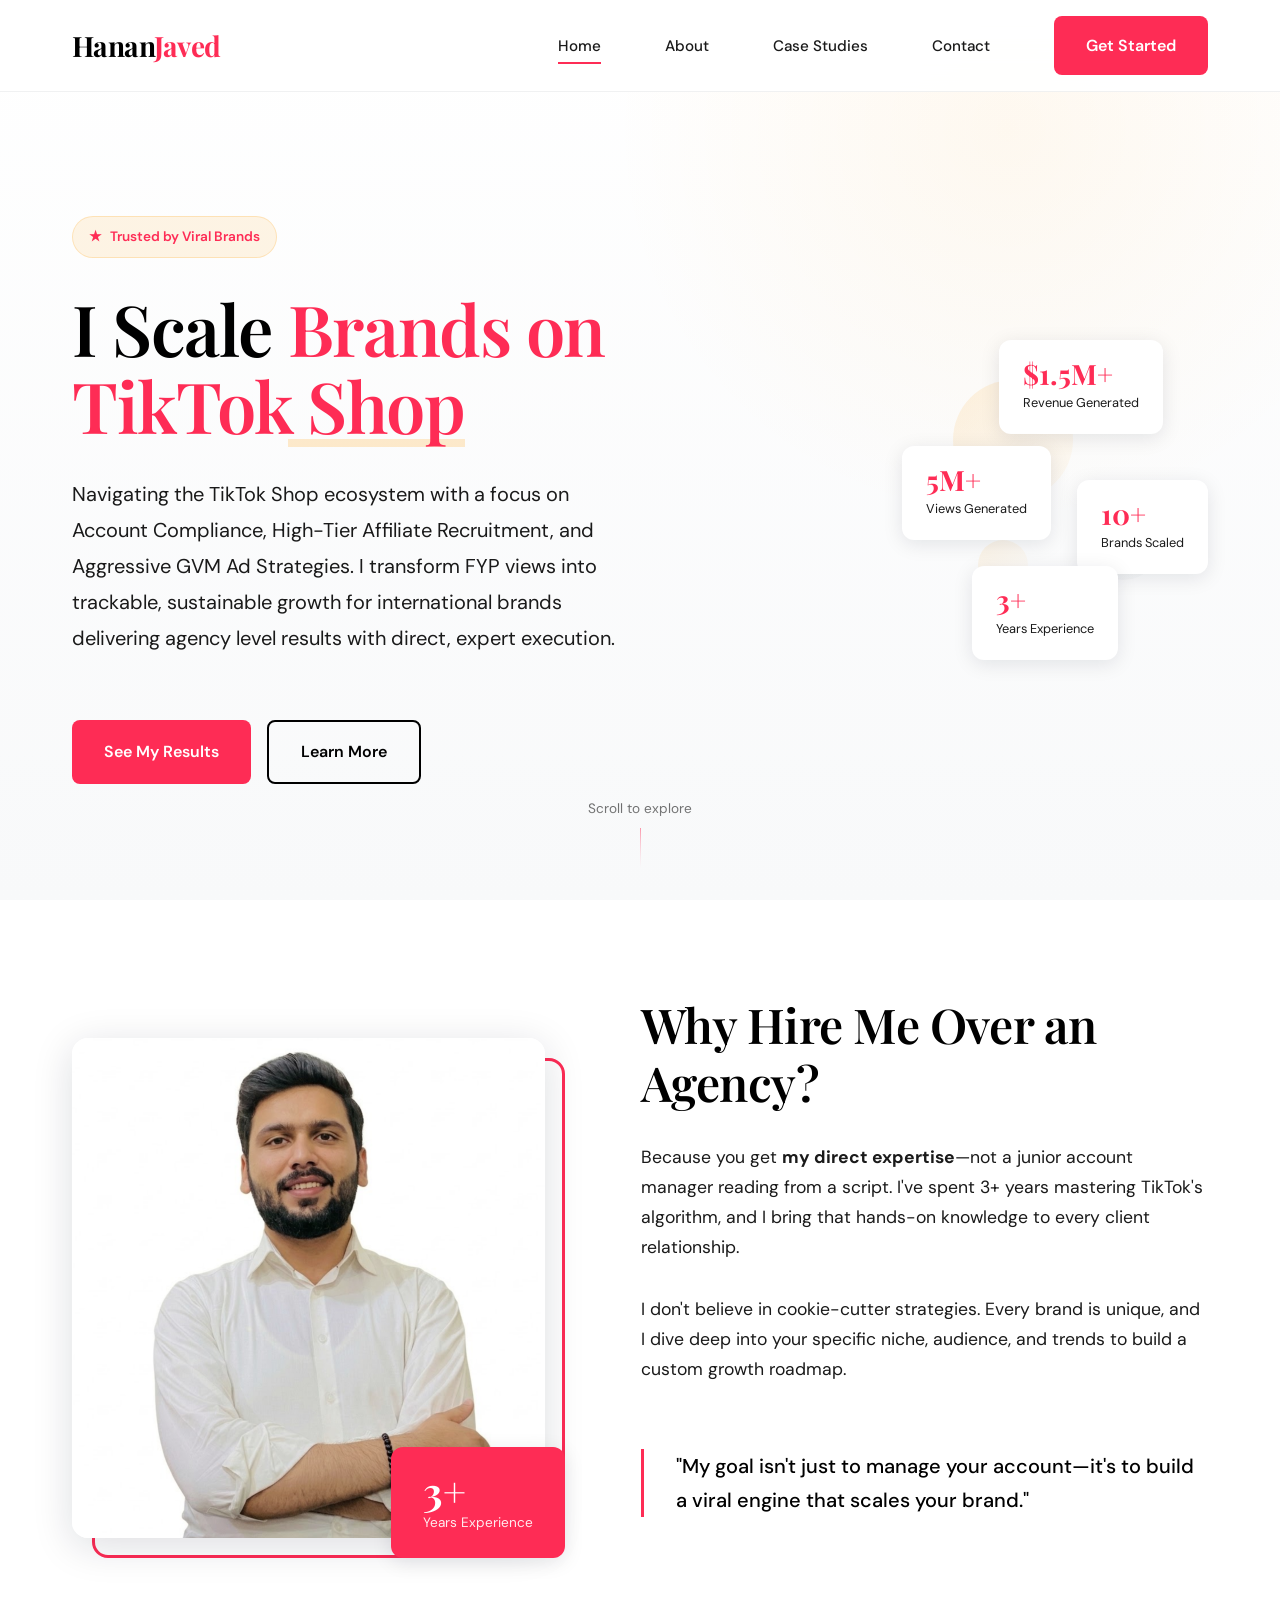
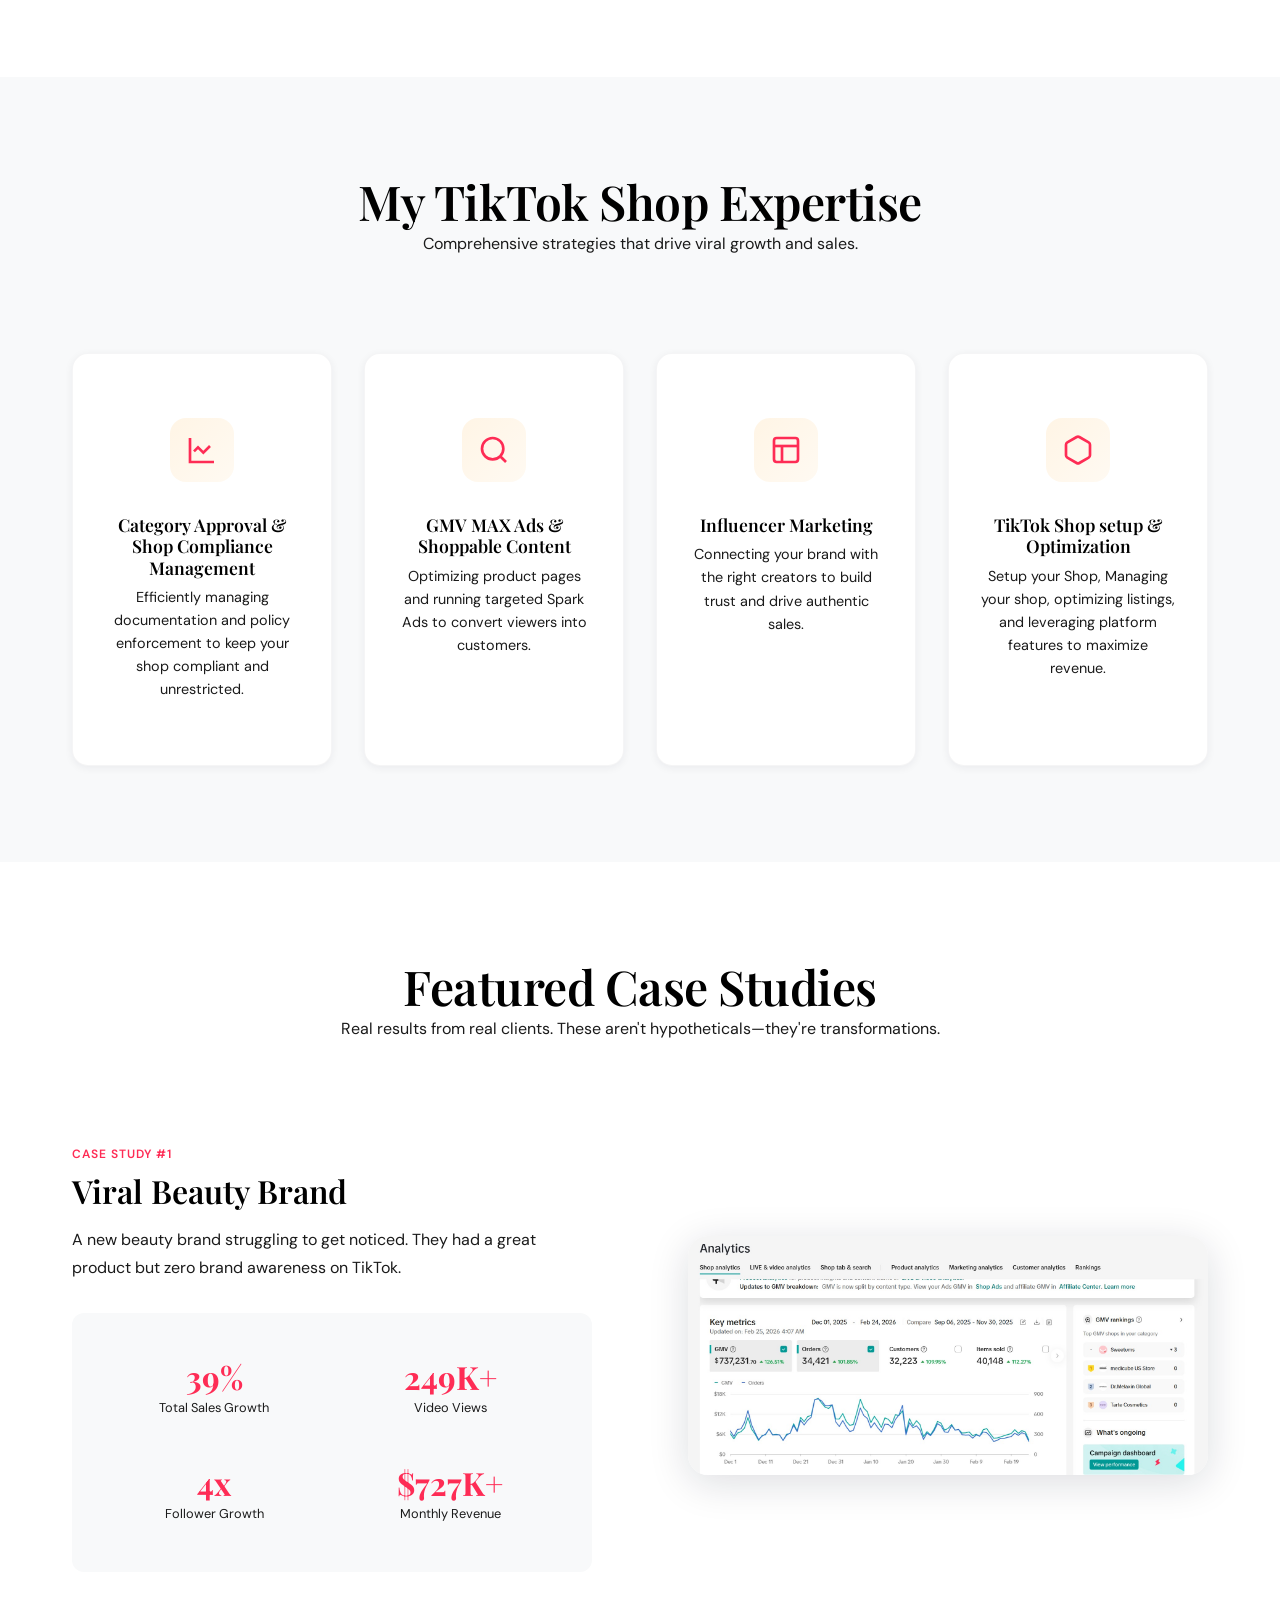
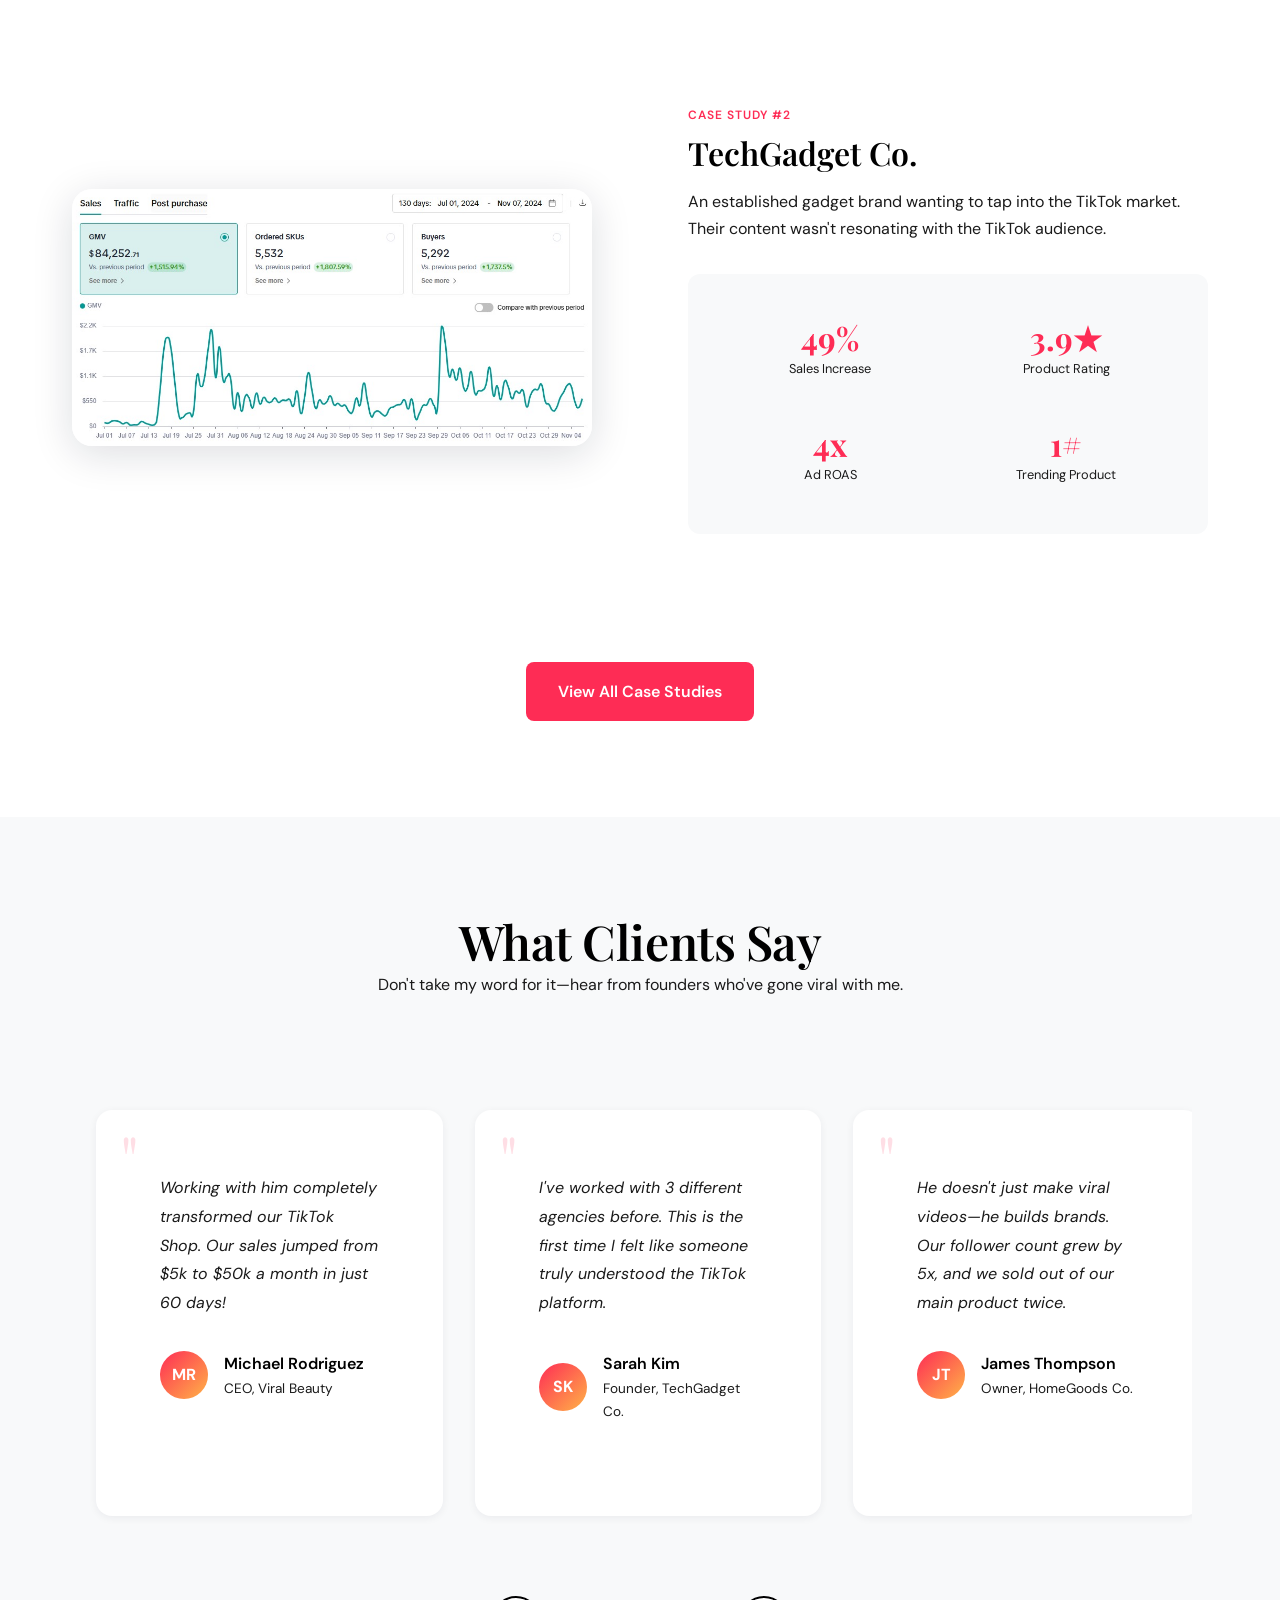
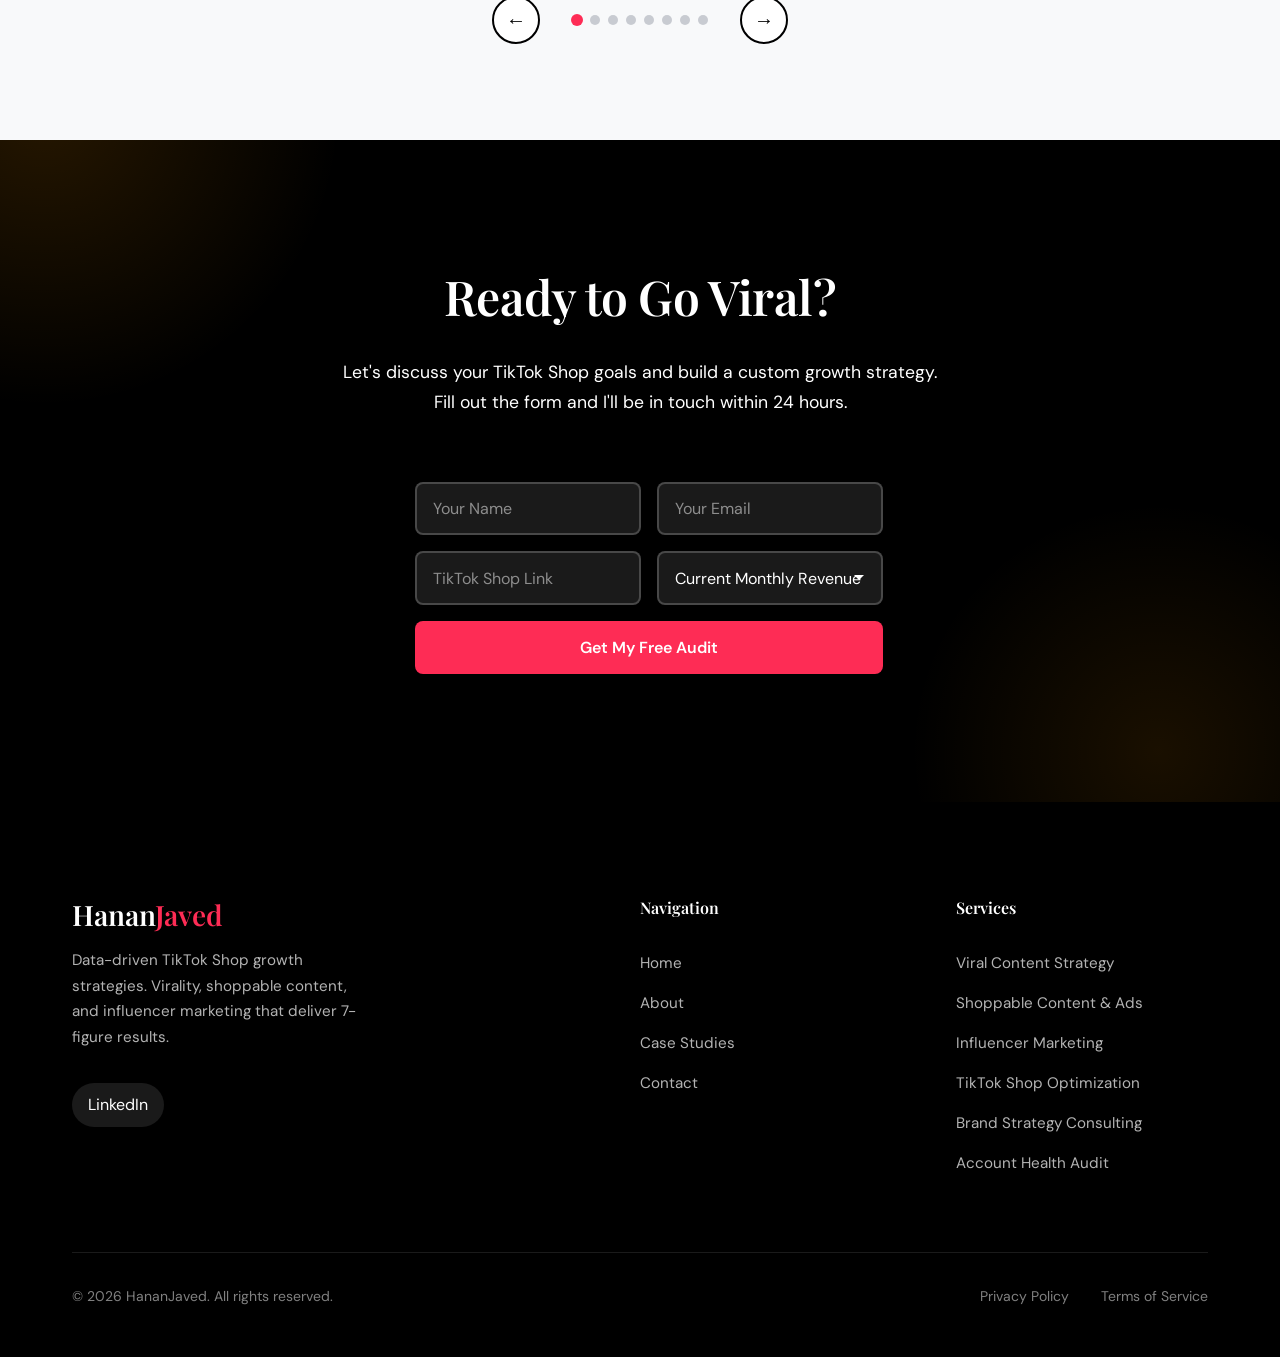
==== commit 669418bb: "update the case studies figures" ====
--- a/index.html
+++ b/index.html
@@ -195,7 +195,7 @@
           </p>
           <div class="case-study__metrics">
             <div class="case-study__metric">
-              <div class="case-study__metric-value"><span data-counter="500" data-suffix="%">0%</span></div>
+              <div class="case-study__metric-value"><span data-counter="40" data-suffix="%">0%</span></div>
               <div class="case-study__metric-label">Total Sales Growth</div>
             </div>
             <div class="case-study__metric">
@@ -227,7 +227,7 @@
           </p>
           <div class="case-study__metrics">
             <div class="case-study__metric">
-              <div class="case-study__metric-value"><span data-counter="40" data-suffix="%">0%</span></div>
+              <div class="case-study__metric-value"><span data-counter="50" data-suffix="%">0%</span></div>
               <div class="case-study__metric-label">Sales Increase</div>
             </div>
             <div class="case-study__metric">
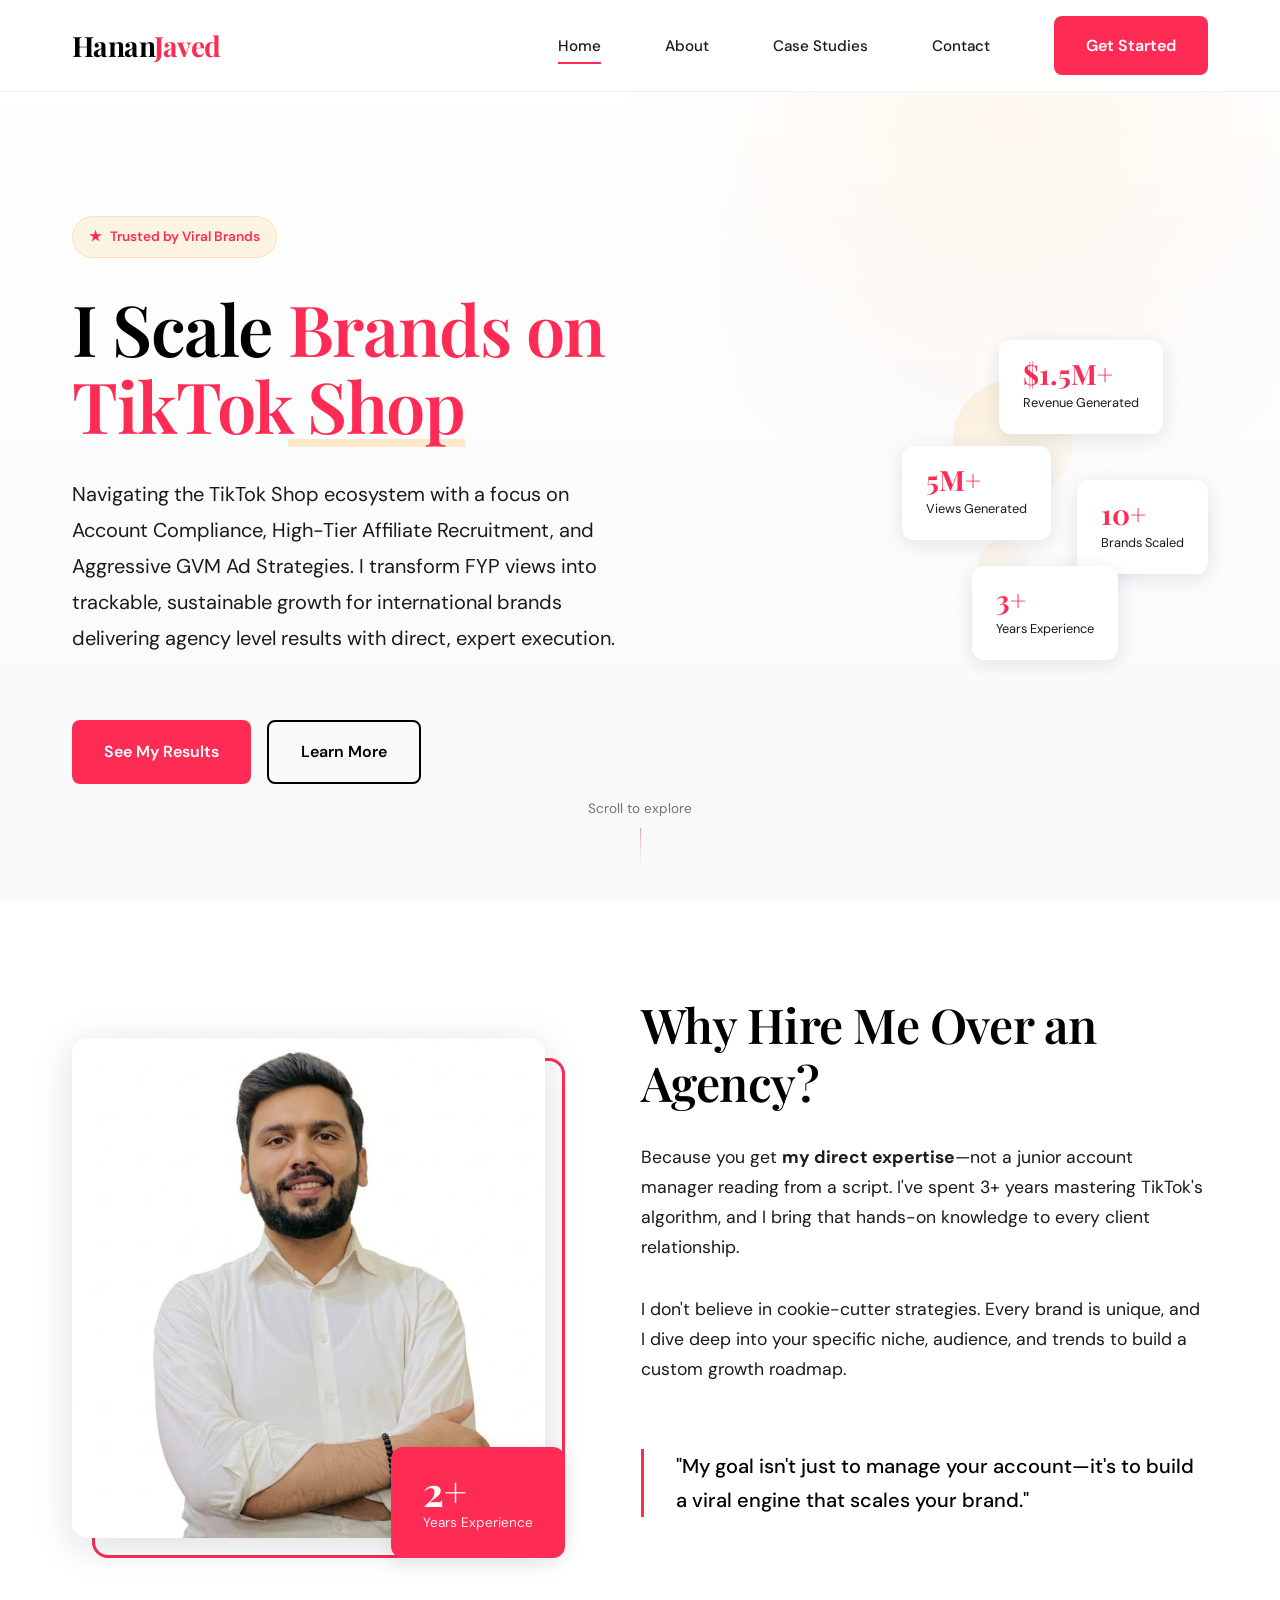
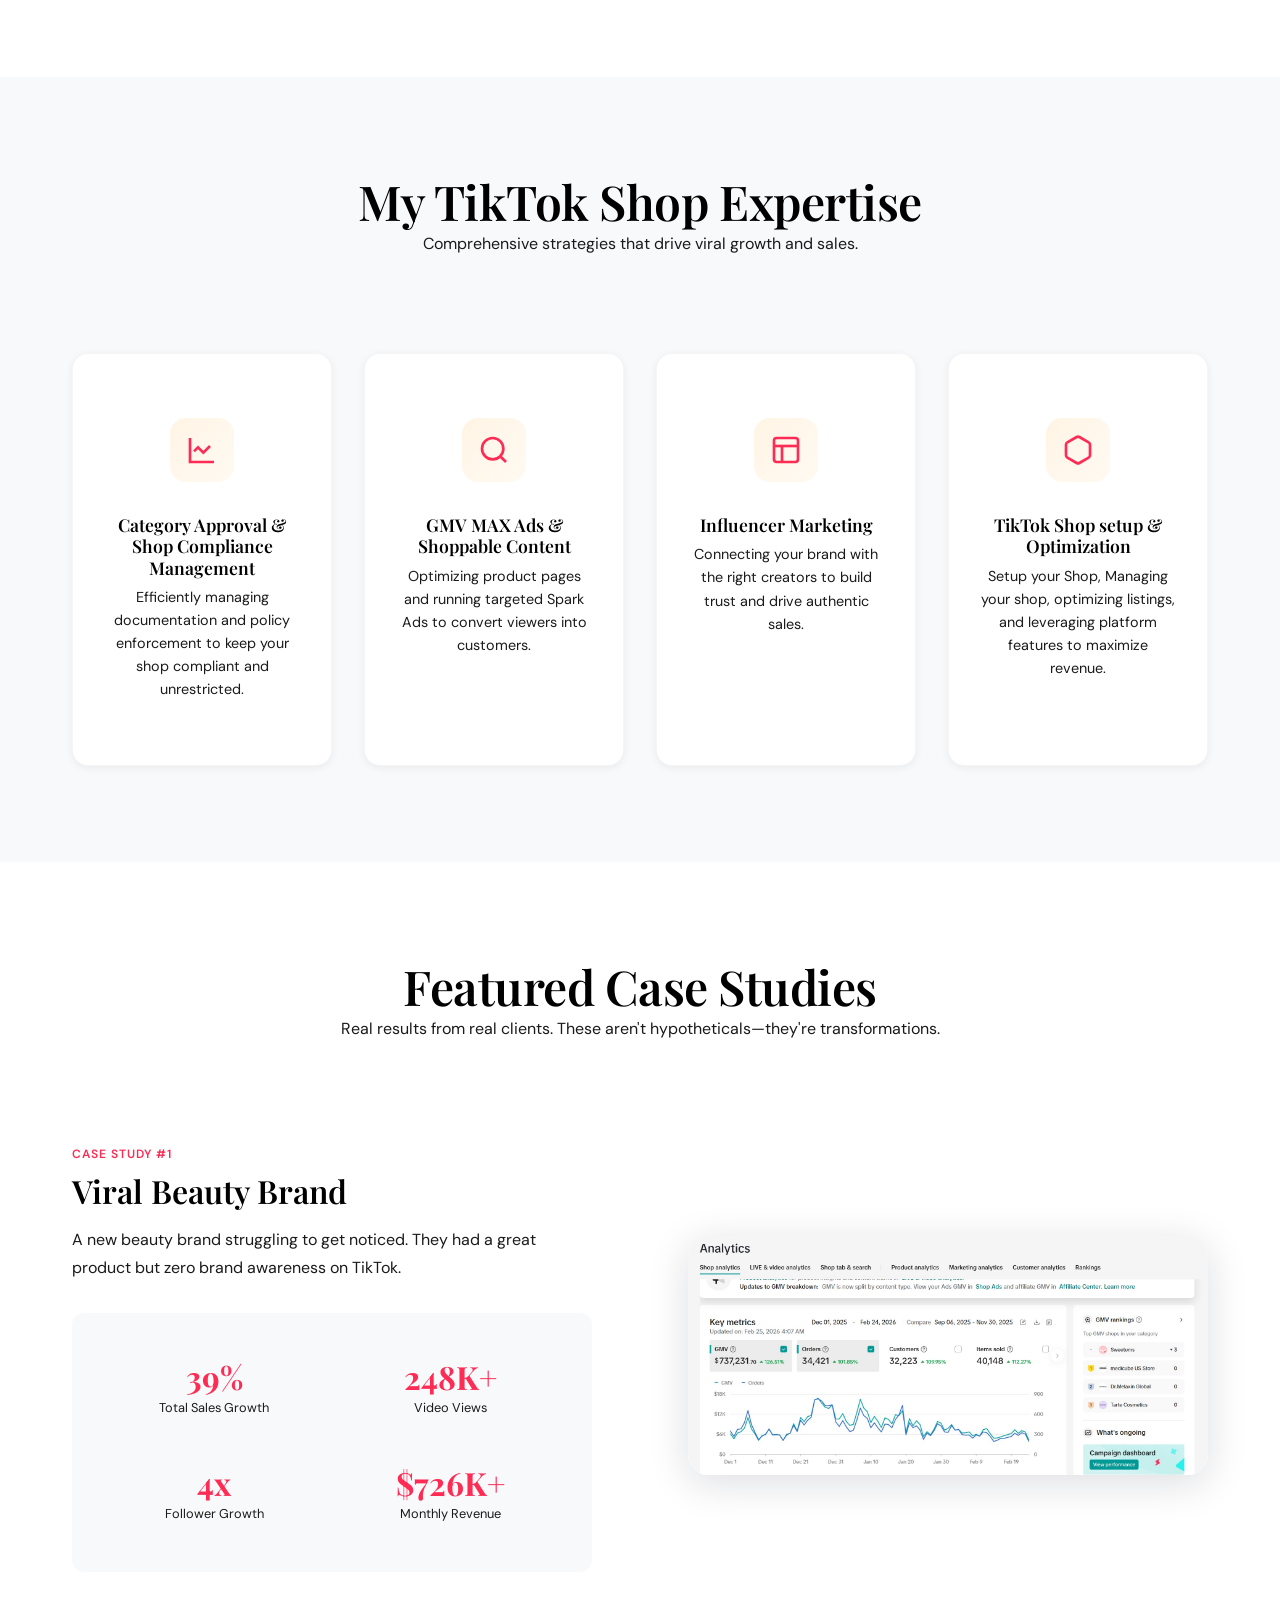
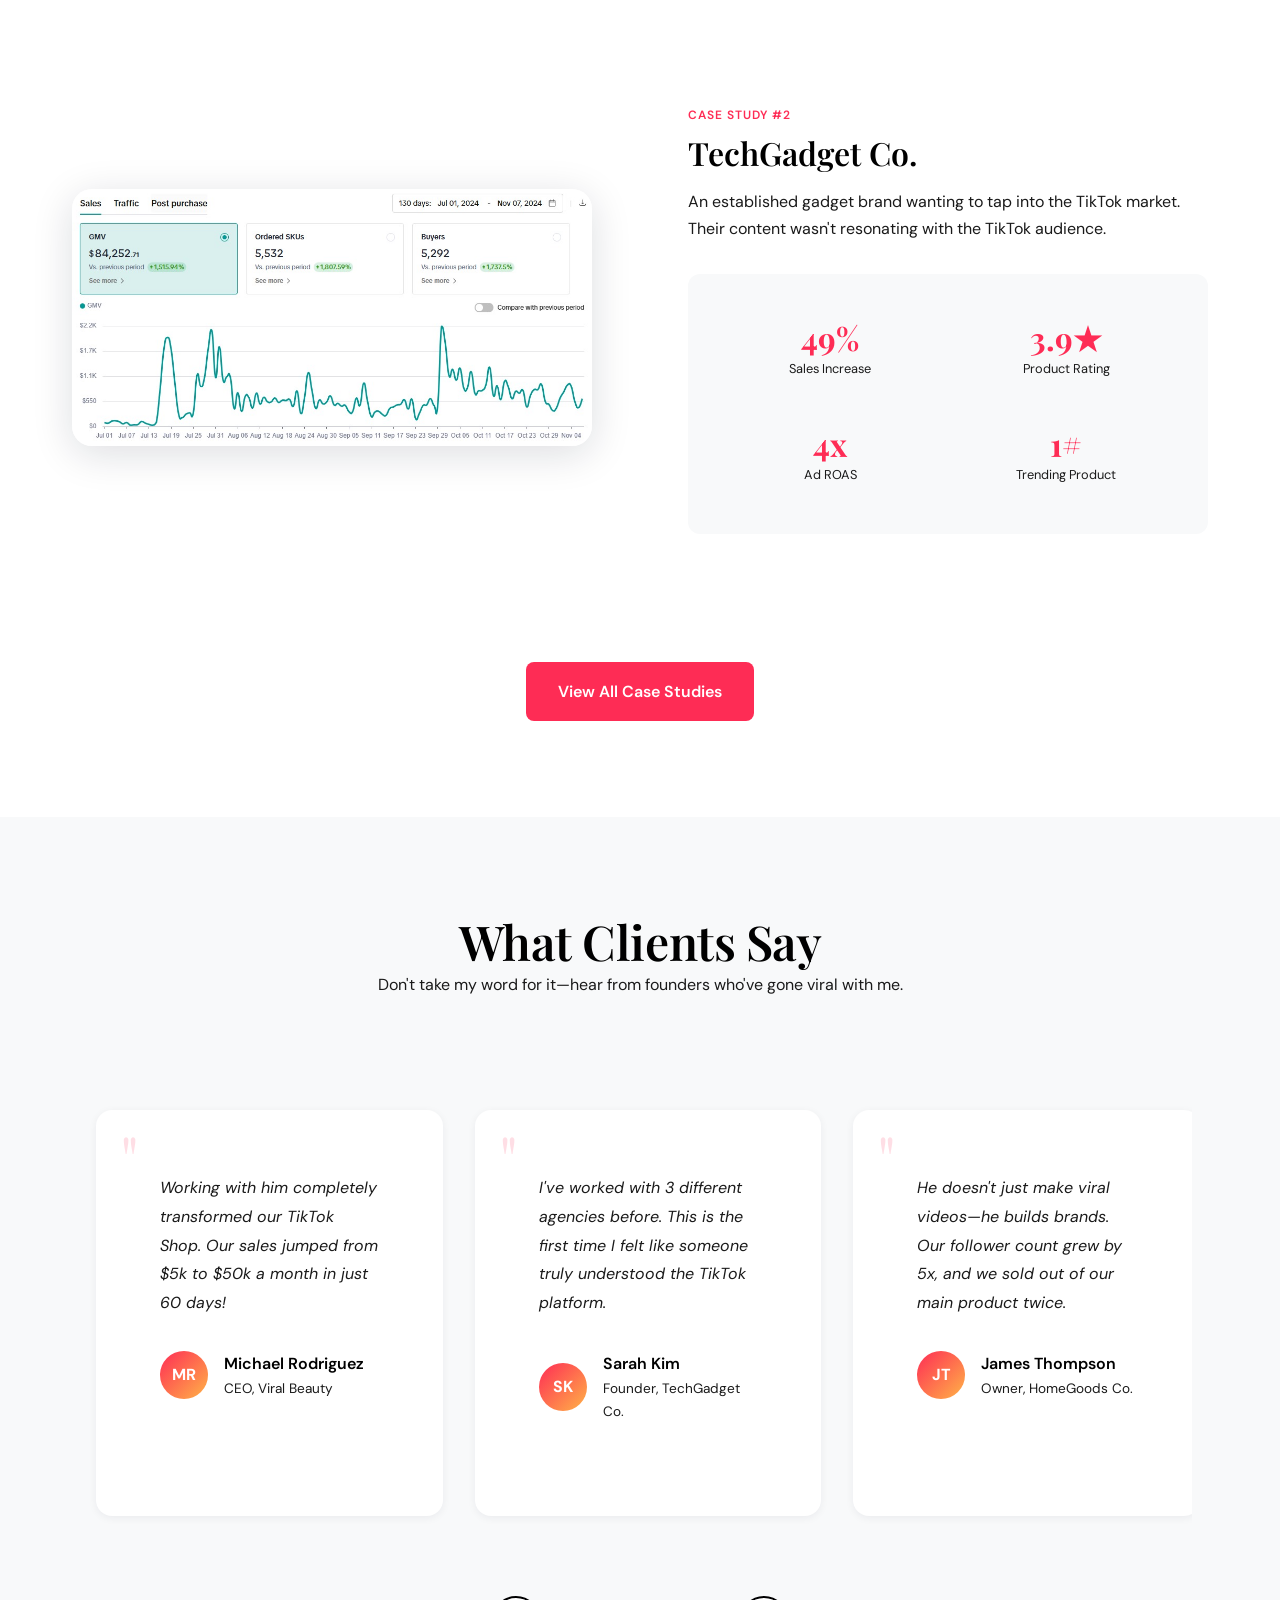
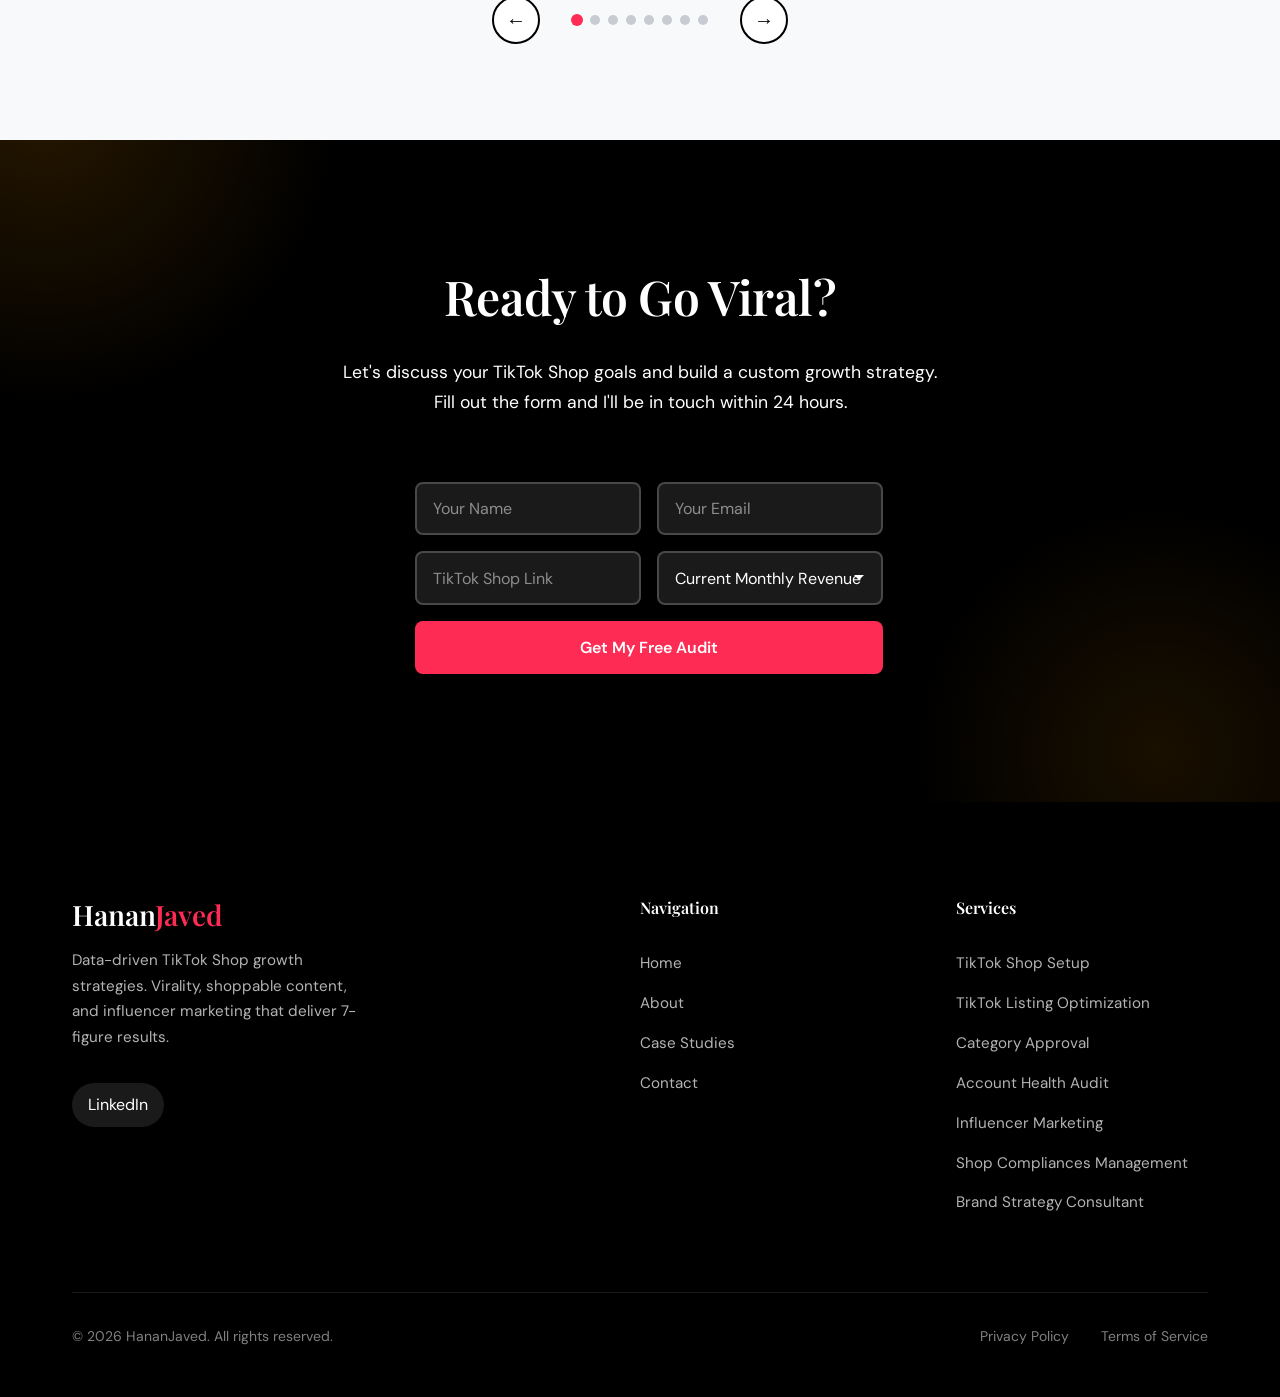
==== commit 57fb24e8: "update services and terms text" ====
--- a/index.html
+++ b/index.html
@@ -407,12 +407,13 @@
         <div class="footer__column collapsed">
           <h4 class="footer__title">Services</h4>
           <ul class="footer__links">
-            <li><a href="contact.html">Viral Content Strategy</a></li>
-            <li><a href="contact.html">Shoppable Content & Ads</a></li>
+            <li><a href="contact.html">TikTok Shop Setup</a></li>
+            <li><a href="contact.html">TikTok Listing Optimization</a></li>
+            <li><a href="contact.html">Category Approval</a></li>
+            <li><a href="contact.html">Account Health Audit</a></li>
             <li><a href="contact.html">Influencer Marketing</a></li>
-            <li><a href="contact.html">TikTok Shop Optimization</a></li>
-            <li><a href="contact.html">Brand Strategy Consulting</a></li>
-            <li><a href="contact.html">Account Health Audit</a></li>
+            <li><a href="contact.html">Shop Compliances Management</a></li>
+            <li><a href="contact.html">Brand Strategy Consultant</a></li>
           </ul>
         </div>
       </div>
--- a/styles.css
+++ b/styles.css
@@ -2081,6 +2081,16 @@
   /* Case Studies Grid */
   .case-studies__cards {
     grid-template-columns: 1fr;
+  }
+  
+  .case-card__image {
+    height: auto;
+    background-color: var(--bg-secondary);
+  }
+  
+  .case-card__image img {
+    height: auto;
+    object-fit: contain;
   }  
   /* Form Elements */
   .form-group {
@@ -2154,3 +2164,30 @@
     padding: 0.5rem;
   }
 }
+
+/* Legal Content Styles (Privacy & Terms) */
+.legal-content {
+  font-size: 13px;
+  line-height: 1.6;
+}
+
+.legal-content h1,
+.legal-content h2,
+.legal-content h3,
+.legal-content h4,
+.container--narrow h1 {
+  font-size: 16px !important;
+  margin-top: 1.5rem;
+  margin-bottom: 0.75rem;
+}
+
+.legal-content p,
+.legal-content li {
+  font-size: 13px !important;
+  margin-bottom: 0.75rem;
+}
+
+.legal-content ul {
+  margin-bottom: 1rem;
+  padding-left: 1.5rem;
+}
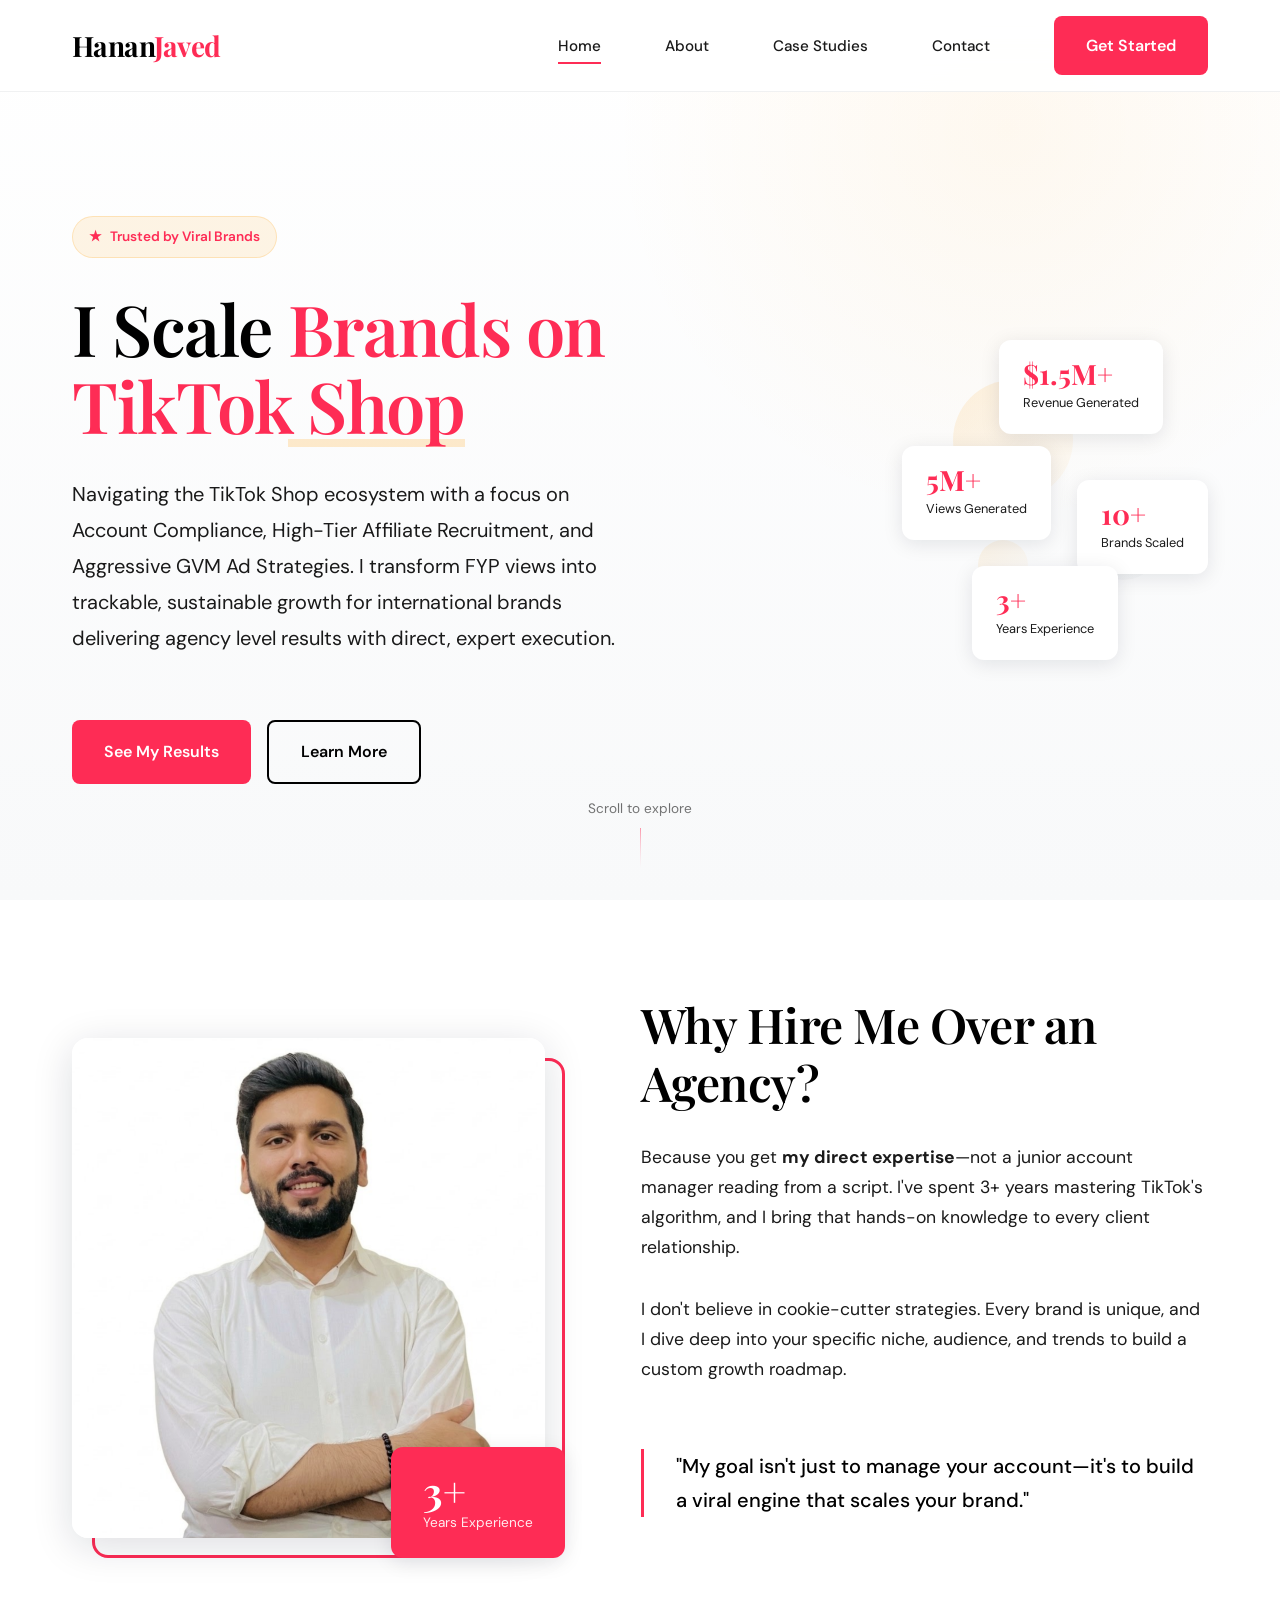
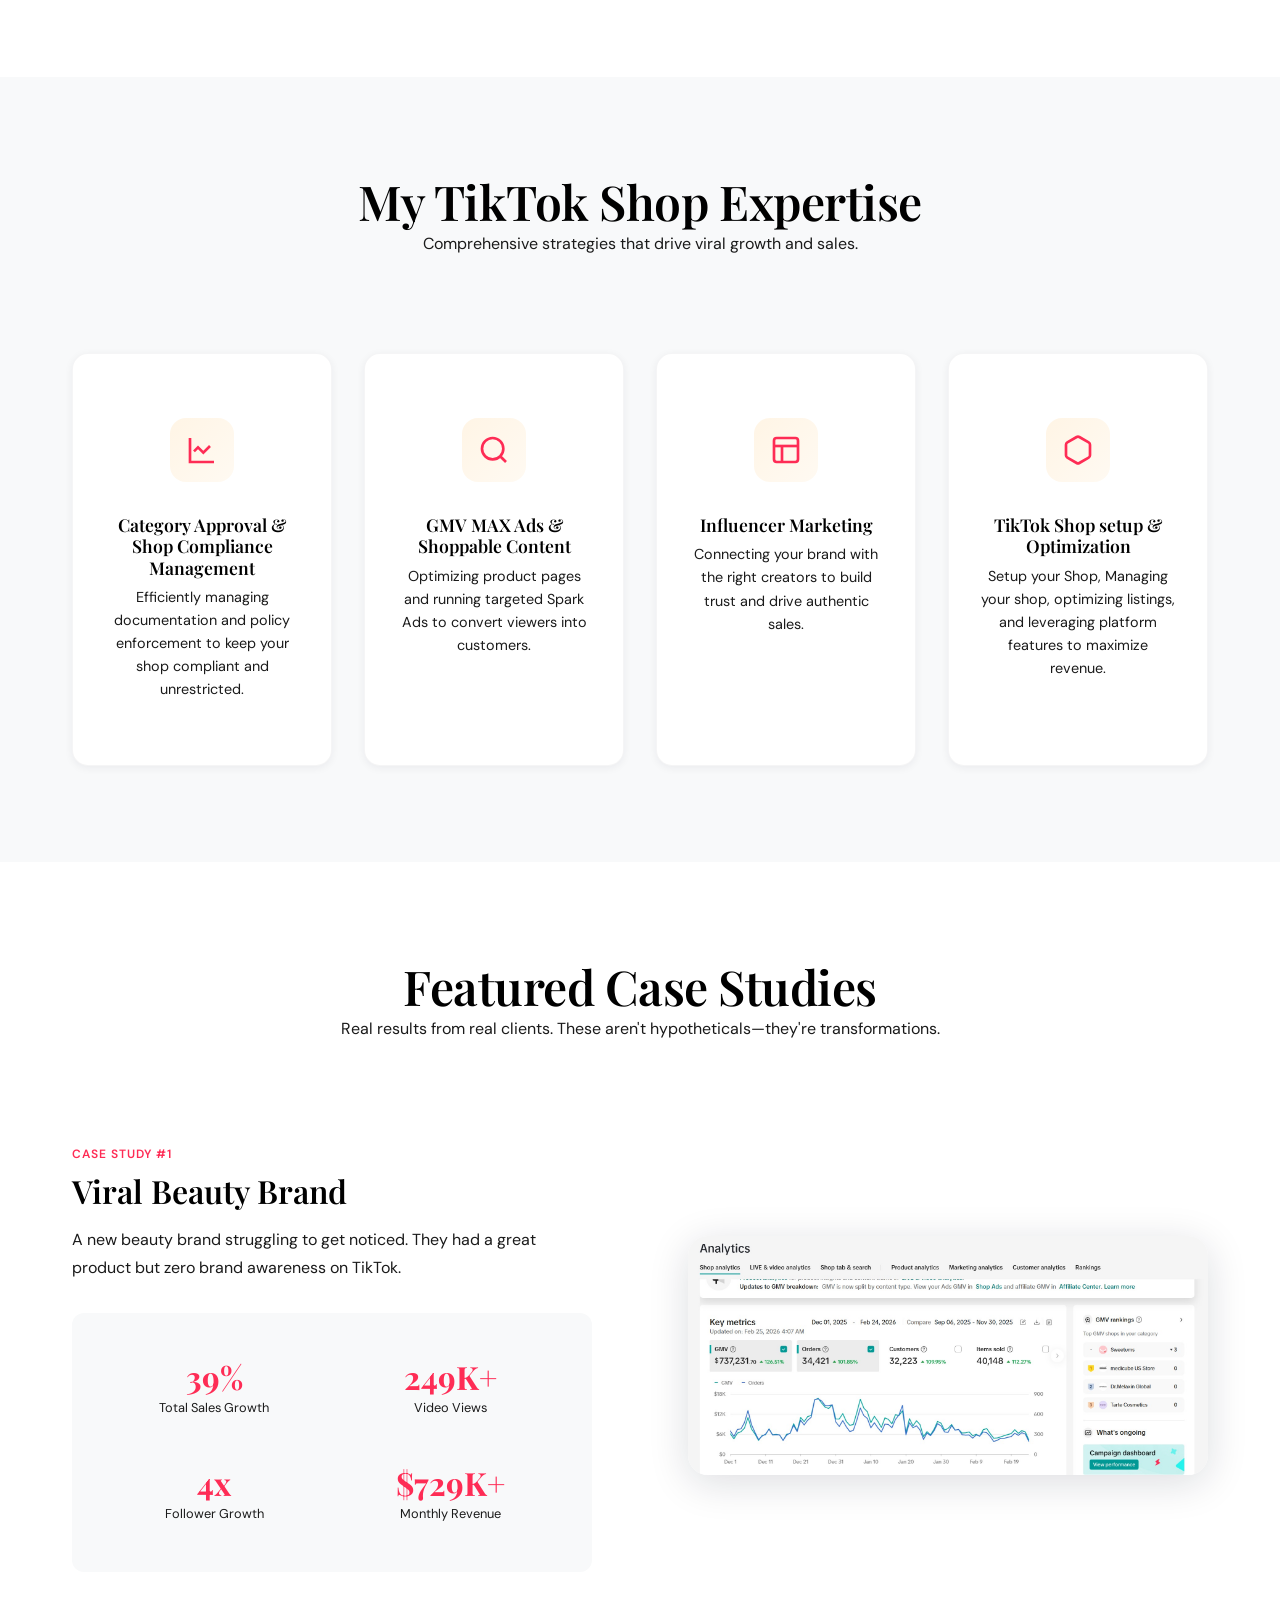
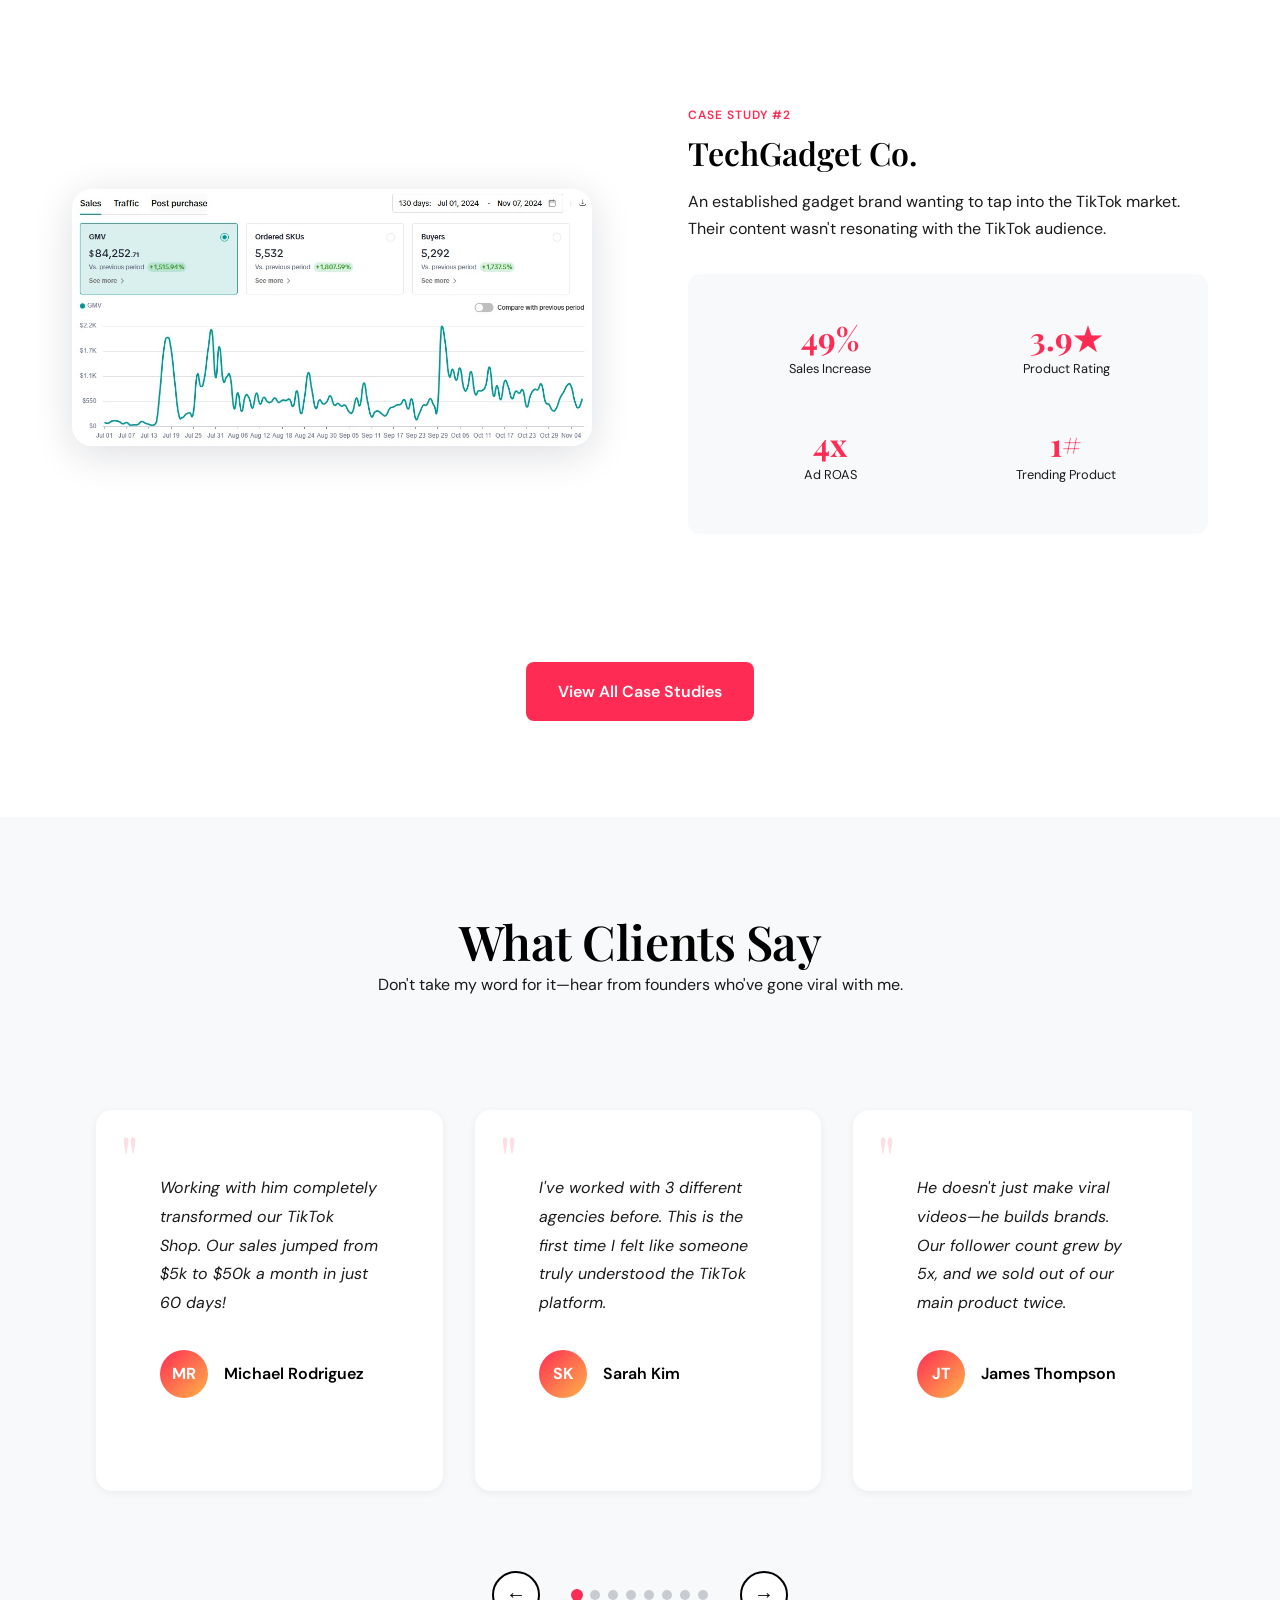
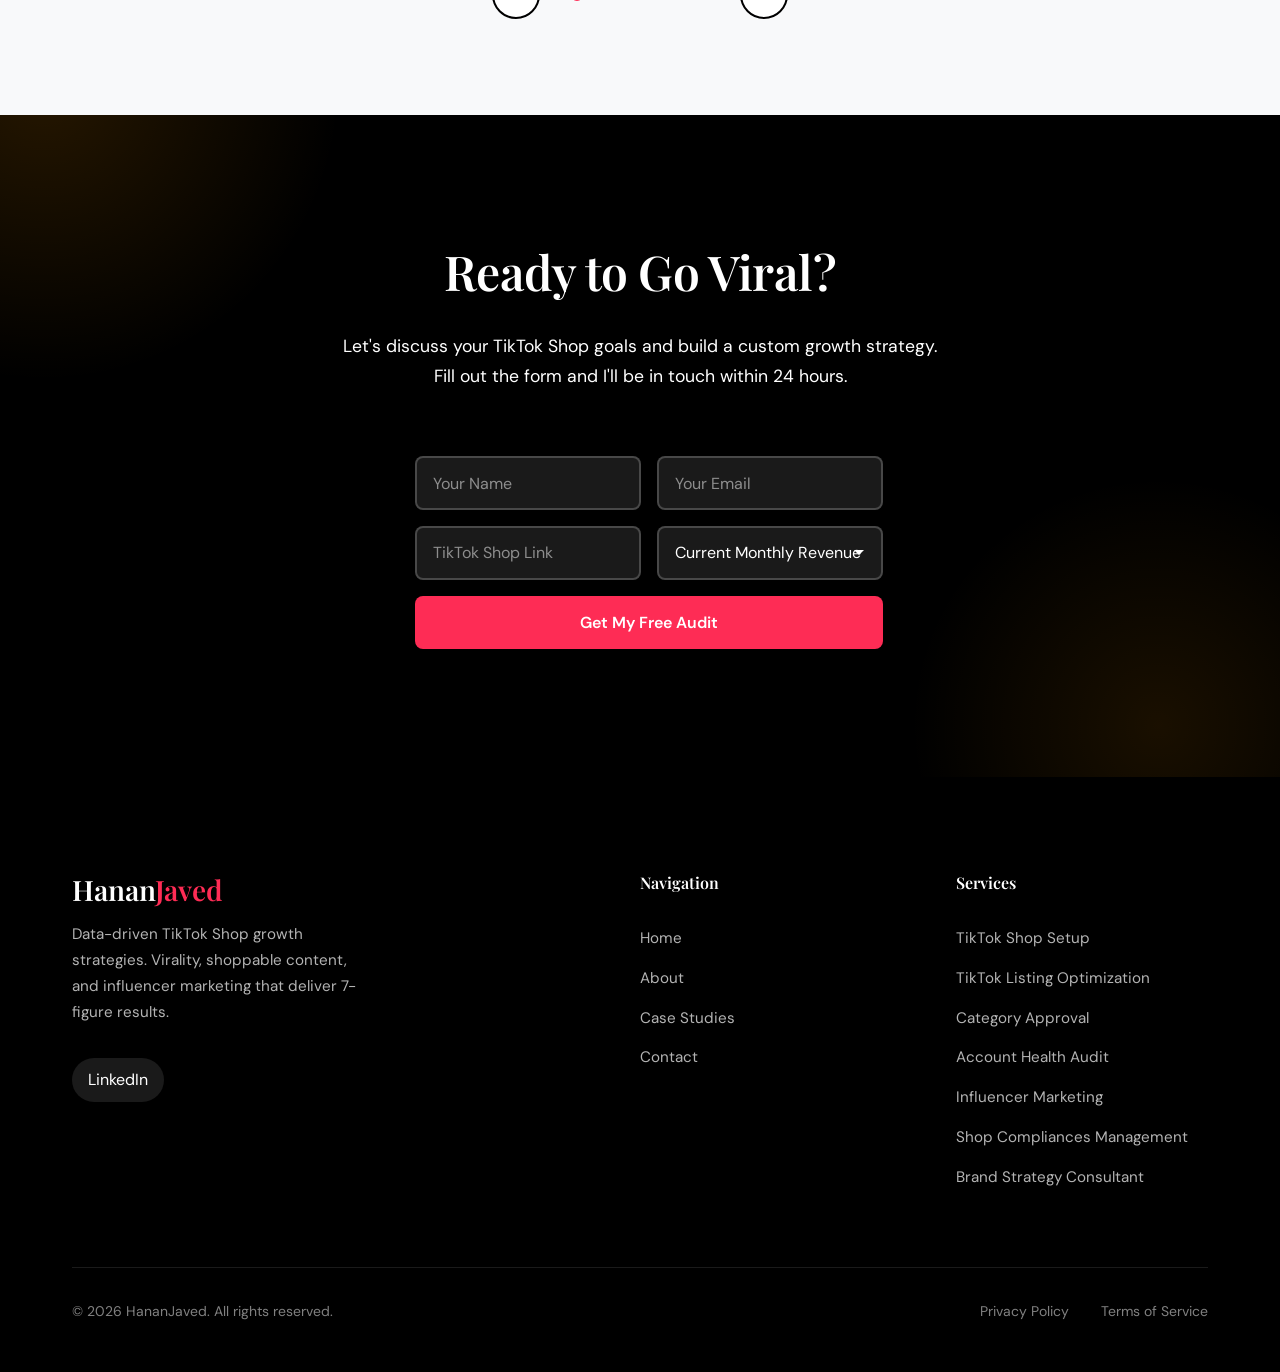
==== commit f4d688d8: "update testimonials name and disable animation on mobile" ====
--- a/index.html
+++ b/index.html
@@ -269,7 +269,6 @@
               <div class="testimonial__avatar">MR</div>
               <div class="testimonial__info">
                 <div class="testimonial__name">Michael Rodriguez</div>
-                <div class="testimonial__role">CEO, Viral Beauty</div>
               </div>
             </div>
           </div>
@@ -280,7 +279,6 @@
               <div class="testimonial__avatar">SK</div>
               <div class="testimonial__info">
                 <div class="testimonial__name">Sarah Kim</div>
-                <div class="testimonial__role">Founder, TechGadget Co.</div>
               </div>
             </div>
           </div>
@@ -291,7 +289,6 @@
               <div class="testimonial__avatar">JT</div>
               <div class="testimonial__info">
                 <div class="testimonial__name">James Thompson</div>
-                <div class="testimonial__role">Owner, HomeGoods Co.</div>
               </div>
             </div>
           </div>
@@ -302,7 +299,6 @@
               <div class="testimonial__avatar">LW</div>
               <div class="testimonial__info">
                 <div class="testimonial__name">Lisa Wang</div>
-                <div class="testimonial__role">CEO, GlowUp Cosmetics</div>
               </div>
             </div>
           </div>
@@ -313,7 +309,6 @@
               <div class="testimonial__avatar">DP</div>
               <div class="testimonial__info">
                 <div class="testimonial__name">David Park</div>
-                <div class="testimonial__role">Founder, FitLife Athletics</div>
               </div>
             </div>
           </div>
@@ -324,7 +319,6 @@
               <div class="testimonial__avatar">AM</div>
               <div class="testimonial__info">
                 <div class="testimonial__name">Amanda Martinez</div>
-                <div class="testimonial__role">Director, PetLife Co.</div>
               </div>
             </div>
           </div>
@@ -335,7 +329,6 @@
               <div class="testimonial__avatar">RC</div>
               <div class="testimonial__info">
                 <div class="testimonial__name">Robert Chen</div>
-                <div class="testimonial__role">Founder, Artisan Goods</div>
               </div>
             </div>
           </div>
@@ -346,7 +339,6 @@
               <div class="testimonial__avatar">JN</div>
               <div class="testimonial__info">
                 <div class="testimonial__name">Jennifer Nguyen</div>
-                <div class="testimonial__role">CEO, Natural Organics</div>
               </div>
             </div>
           </div>
--- a/styles.css
+++ b/styles.css
@@ -1665,6 +1665,30 @@
   .nav {
     background: rgba(255, 255, 255, 0.98);
   }
+
+  /* Disable animations on images/containers in mobile view */
+  .about__image.hidden-element,
+  .about__image.hidden-element--left,
+  .case-study.hidden-element,
+  .case-card.hidden-element,
+  .case-card.hidden-element--fade {
+    opacity: 1 !important;
+    transform: none !important;
+    transition: none !important;
+  }
+
+  /* Reset image transitions and hover effects on mobile */
+  .about__image-wrapper img,
+  .case-study__image img,
+  .case-card__image img {
+    transition: none !important;
+    transform: none !important;
+  }
+  
+  .case-study:hover .case-study__image img,
+  .case-card:hover .case-card__image img {
+    transform: none !important;
+  }
   
   .nav__inner {
     padding: 0.75rem 0;
